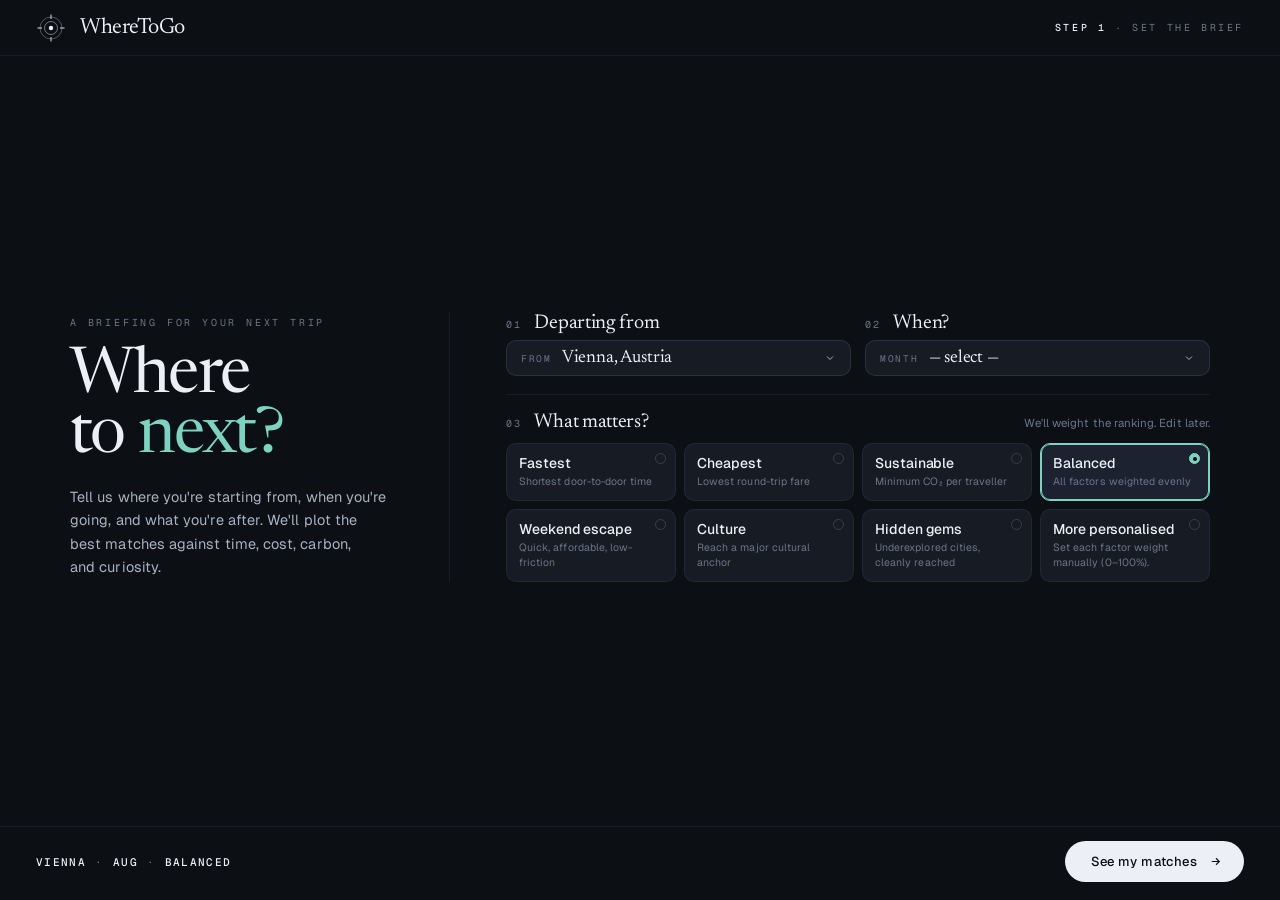
==== index.html @ 2676e2b4 "Home adjustment" ====
﻿<!DOCTYPE html>
<html lang="en" data-bg="quiet">
<head>
<meta charset="UTF-8" />
<meta name="viewport" content="width=device-width, initial-scale=1.0" />
<title>Wayfinder · Spatial travel intelligence</title>

<link rel="preconnect" href="https://fonts.googleapis.com">
<link rel="preconnect" href="https://fonts.gstatic.com" crossorigin>
<link href="https://fonts.googleapis.com/css2?family=Newsreader:opsz,wght@6..72,400;6..72,500;6..72,600&family=Geist:wght@300;400;500;600&family=Geist+Mono:wght@400;500&display=swap" rel="stylesheet">
<link rel="stylesheet" href="wayfinder-styles.css">

<script>
/* Tweakable defaults — host rewrites this block when the user changes a tweak. */
window.__WF_TWEAKS = /*EDITMODE-BEGIN*/{
  "accent": "#7dd3c0",
  "highlight": "#d4a574",
  "density": "rich",
  "miniMap": true,
  "bgMode": "ink",
  "cardLayout": "strip"
}/*EDITMODE-END*/;
</script>


</head>
<body>

<!-- ───── LOADING STATE ───── -->
<div class="wf-loading" id="wf-loading">
  <div class="wf-loading-ring"></div>
  <div class="wf-loading-text">Loading destinations…</div>
</div>

<!-- ───── ENTRY SCREEN ───── -->
<section class="wf-entry" id="wf-entry">
  <header class="wf-entry-top">
    <div class="wf-brand">
      <div class="wf-brand-mark">
        <svg viewBox="0 0 30 30" fill="none">
          <circle cx="15" cy="15" r="11" stroke="currentColor" stroke-width=".9" opacity=".35"/>
          <circle cx="15" cy="15" r="6.5" stroke="currentColor" stroke-width=".9" opacity=".5"/>
          <circle cx="15" cy="15" r="2.2" fill="currentColor"/>
          <path d="M15 1.5 L15 6 M15 24 L15 28.5 M1.5 15 L6 15 M24 15 L28.5 15" stroke="currentColor" stroke-width=".9"/>
        </svg>
      </div>
      <div class="wf-brand-text">
        <h1>WhereToGo</h1>
        <div class="wf-brand-sub">Spatial · Travel · Intelligence</div>
      </div>
    </div>
    <div class="wf-entry-step"><b>Step 1</b> · Set the brief</div>
  </header>

  <div class="wf-entry-body">
    <div class="wf-entry-inner">

      <div class="wf-entry-hero">
        <div class="wf-entry-eyebrow">A briefing for your next trip</div>
        <h2 class="wf-entry-title">Where to <em>next?</em></h2>
        <p class="wf-entry-lede">Tell us where you're starting from, when you're going, and what you're after. We'll plot the best matches against time, cost, carbon, and curiosity.</p>
      </div>

      <div class="wf-entry-form">

      <!-- Origin + Month side by side -->
      <div class="wf-q wf-q-row2">
        <!-- Q1: Departing from -->
        <div class="wf-q-col">
          <div class="wf-q-label">
            <div class="wf-q-label-num">01</div>
            <div class="wf-q-label-text">Departing from</div>
          </div>
          <div>
            <label class="wf-entry-origin">
              <span class="wf-origin-prefix">From</span>
              <select id="entry-origin"></select>
            </label>
          </div>
        </div>

        <!-- Q2: When? -->
        <div class="wf-q-col">
          <div class="wf-q-label">
            <div class="wf-q-label-num">02</div>
            <div class="wf-q-label-text">When?</div>
          </div>
          <!-- app.js populates this with .wf-month buttons — keep in DOM but visually hidden -->
          <div id="entry-months" style="position:absolute;width:1px;height:1px;overflow:hidden;opacity:0;pointer-events:none;"></div>
          <!-- Visual dropdown that mirrors the app-managed selection -->
          <label class="wf-entry-origin wf-month-select-wrap" id="month-select-wrap">
            <span class="wf-origin-prefix">Month</span>
            <select id="month-visual-select">
              <option value="">— select —</option>
              <option value="1">January</option>
              <option value="2">February</option>
              <option value="3">March</option>
              <option value="4">April</option>
              <option value="5">May</option>
              <option value="6">June</option>
              <option value="7">July</option>
              <option value="8">August</option>
              <option value="9">September</option>
              <option value="10">October</option>
              <option value="11">November</option>
              <option value="12">December</option>
            </select>
          </label>
        </div>
      </div>

      <!-- Vibe -->
      <div class="wf-q">
        <div class="wf-q-label">
          <div class="wf-q-label-num">03</div>
          <div class="wf-q-label-text">What matters?</div>
          <div class="wf-q-label-hint">We'll weight the ranking. Edit later.</div>
        </div>

        <div id="entry-adv">
          <!-- entry-vibes: app.js fills 7 preset cards then re-appends #entry-adv-toggle as the 8th -->
          <div class="wf-vibes" id="entry-vibes"></div>

          <!-- Staging node — app.js moves this into #entry-vibes as the 8th grid card -->
          <button class="wf-vibe wf-entry-adv-vibe" id="entry-adv-toggle" type="button"
                  aria-expanded="false" style="display:none">
            <div class="wf-vibe-tick"></div>
            <div class="wf-vibe-name">More <em>personalised</em></div>
            <div class="wf-vibe-hint">Set each factor weight manually (0–100%).</div>
          </button>

          <div class="wf-entry-adv-body" id="entry-adv-body" hidden>
            <div class="wf-entry-slider-card">
              <div class="wf-entry-slider-head">
                <span class="wf-entry-slider-lbl">Time</span>
                <span class="wf-entry-slider-val" data-evw="time">25%</span>
              </div>
              <input class="wf-range" type="range" min="0" max="100" value="25" data-ew="time"/>
            </div>
            <div class="wf-entry-slider-card">
              <div class="wf-entry-slider-head">
                <span class="wf-entry-slider-lbl">Cost</span>
                <span class="wf-entry-slider-val" data-evw="cost">25%</span>
              </div>
              <input class="wf-range" type="range" min="0" max="100" value="25" data-ew="cost"/>
            </div>
            <div class="wf-entry-slider-card">
              <div class="wf-entry-slider-head">
                <span class="wf-entry-slider-lbl">CO₂</span>
                <span class="wf-entry-slider-val" data-evw="co2">25%</span>
              </div>
              <input class="wf-range" type="range" min="0" max="100" value="25" data-ew="co2"/>
            </div>
            <div class="wf-entry-slider-card">
              <div class="wf-entry-slider-head">
                <span class="wf-entry-slider-lbl">Popularity</span>
                <span class="wf-entry-slider-val" data-evw="pop">25%</span>
              </div>
              <input class="wf-range" type="range" min="0" max="100" value="25" data-ew="pop"/>
            </div>
            <label class="wf-entry-invert">
              <input type="checkbox" data-epop-invert/>
              <span class="wf-switch"></span>
              <span>Prefer hidden gems <span class="lbl-hint">— invert popularity to favour less‑visited cities</span></span>
            </label>
          </div>
        </div><!-- /#entry-adv -->
      </div><!-- /.wf-q -->
      </div><!-- /.wf-entry-form -->

    </div>
  </div>

  <div class="wf-entry-foot">
    <div class="wf-entry-foot-summary" id="entry-summary">— · — · —</div>
    <button class="wf-entry-cta" id="entry-cta">
      See my matches
      <svg viewBox="0 0 24 24"><line x1="5" y1="12" x2="19" y2="12"/><polyline points="13 6 19 12 13 18"/></svg>
    </button>
  </div>
</section>

<div class="wf-shell" id="wf-shell" hidden>

  <!-- ───── TOP BAR ───── -->
  <header class="wf-top">
    <div class="wf-brand">
      <div class="wf-brand-mark">
        <svg viewBox="0 0 30 30" fill="none">
          <!-- minimal compass-rose dot: a small ring with two crossed marks -->
          <circle cx="15" cy="15" r="11" stroke="currentColor" stroke-width=".9" opacity=".35"/>
          <circle cx="15" cy="15" r="6.5" stroke="currentColor" stroke-width=".9" opacity=".5"/>
          <circle cx="15" cy="15" r="2.2" fill="currentColor"/>
          <path d="M15 1.5 L15 6 M15 24 L15 28.5 M1.5 15 L6 15 M24 15 L28.5 15" stroke="currentColor" stroke-width=".9"/>
        </svg>
      </div>
      <div class="wf-brand-text">
        <h1>WhereToGo</h1>
        <div class="wf-brand-sub">Spatial · Travel · Intelligence</div>
      </div>
    </div>

    <div class="wf-top-center">
      <div class="wf-origin-pill" title="Choose your origin city">
        <span class="wf-origin-prefix">From</span>
        <select id="origin-select"></select>
      </div>
      <div class="wf-preset-tray" id="preset-tray"></div>
    </div>

    <div class="wf-top-right">
      <button class="wf-pill-btn" id="btn-setup" title="Edit setup">
        <svg viewBox="0 0 24 24"><polyline points="15 18 9 12 15 6"/></svg>
        <span class="wf-pill-btn-label">Setup</span>
      </button>
      <button class="wf-pill-btn" id="btn-advanced" title="Advanced preferences">
        <svg viewBox="0 0 24 24"><circle cx="6" cy="6" r="2.5"/><circle cx="18" cy="18" r="2.5"/><line x1="6" y1="9" x2="6" y2="22"/><line x1="18" y1="2" x2="18" y2="15"/></svg>
        <span class="wf-pill-btn-label">Advanced</span>
      </button>
      <button class="wf-pill-btn" id="btn-about" title="About WhereToGo">
        <svg viewBox="0 0 24 24"><circle cx="12" cy="12" r="9"/><line x1="12" y1="11" x2="12" y2="16.5"/><circle cx="12" cy="8" r=".8" fill="currentColor" stroke="none"/></svg>
        <span class="wf-pill-btn-label">About</span>
      </button>
    </div>
  </header>

  <!-- ───── STAGE ───── -->
  <main class="wf-stage">

    <!-- LEFT: map area -->
    <div class="wf-stage-map">

      <!-- Floating headline (top-left) -->
      <div class="wf-headline wf-fade-in">
        <div class="wf-headline-eyebrow" id="match-eyebrow">Best match · composite score</div>
        <h2 class="wf-headline-name" id="match-name">—</h2>
        <div class="wf-headline-match">
          <div class="wf-headline-match-num"><span id="match-pct">—</span><span class="wf-headline-match-pct">%</span></div>
          <div class="wf-headline-match-unit">composite<br>match</div>
        </div>
        <p class="wf-insight" id="insight-line">—</p>
        <div class="wf-headline-sub" id="match-sub">—</div>
      </div>

      <!-- Mini Europe map (bottom-left) -->
      <div class="wf-mini wf-fade-in">
        <div class="wf-mini-head">Geographic context</div>
        <svg class="wf-mini-svg" id="mini-europe-svg" viewBox="0 0 240 216" preserveAspectRatio="xMidYMid meet">
          <rect class="wf-mini-frame" x="0" y="0" width="240" height="216" rx="6"/>
          <g id="mini-grat"></g>
          <g id="mini-land"></g>
          <g id="mini-dots"></g>
          <g id="mini-hits"></g>
        </svg>
      </div>

      <!-- Canvas (radial map) -->
      <div id="canvas">
        <svg id="map" viewBox="0 0 1000 1000" preserveAspectRatio="xMidYMid meet">
          <g id="map-zoom">
            <g id="g-basemap"></g>
            <g id="g-rings"></g>
            <g id="g-bearings"></g>
            <g id="g-cardinal"></g>
            <g id="g-rose"></g>
            <g id="g-halos"></g>
            <g id="g-dots"></g>
            <g id="g-labels"></g>
            <g id="g-active"></g>
            <g id="g-origin"></g>
          </g>
        </svg>
      </div>

      <!-- Legend Panel — single "Map layers" block, collapsible. -->
      <div id="wf-legend" class="wf-legend" aria-label="Map legend">
        <div class="wf-legend-head">
          <div class="wf-legend-head-title">Map layers</div>
          <button class="wf-legend-toggle-btn" id="legend-toggle" type="button" title="Hide legend" aria-label="Hide legend">
            <svg viewBox="0 0 16 16" width="12" height="12" aria-hidden="true"><polyline points="4 6 8 10 12 6" fill="none" stroke="currentColor" stroke-width="1.6" stroke-linecap="round" stroke-linejoin="round"/></svg>
          </button>
        </div>
        <div class="wf-legend-body">
          <div class="wf-legend-row wf-legend-static" title="Every dot on the map is a destination">
            <span class="wf-legend-sym">
              <svg viewBox="0 0 18 18" width="18" height="18">
                <circle cx="9" cy="9" r="3.5" fill="var(--wf-ink)"/>
              </svg>
            </span>
            <span class="wf-legend-layer-label">Destinations</span>
            <span class="wf-legend-hint">size = match</span>
          </div>
          <div class="wf-legend-toggle-row" id="legend-transport" role="button" aria-pressed="false" tabindex="0" title="Show transport mode on dots">
            <span class="wf-legend-sym">
              <svg viewBox="0 0 18 18" width="18" height="18">
                <rect x="4.5" y="4.5" width="9" height="9" rx="2" fill="var(--wf-ink)"/>
                <circle cx="9" cy="9" r="6.6" fill="none" stroke="rgba(125,211,192,.55)" stroke-width="1"/>
              </svg>
            </span>
            <span class="wf-legend-layer-label">Train mode</span>
            <span class="wf-legend-switch" aria-hidden="true"><span class="wf-legend-switch-dot"></span></span>
          </div>
          <div class="wf-legend-toggle-row" id="legend-co2" role="button" aria-pressed="false" tabindex="0" title="Colour dots by CO₂ emission level">
            <span class="wf-legend-sym">
              <svg viewBox="0 0 18 18" width="18" height="18">
                <circle cx="5" cy="9" r="2.5" fill="rgba(80,190,158,.95)"/>
                <circle cx="9" cy="9" r="2.5" fill="rgba(210,165,75,.95)"/>
                <circle cx="13" cy="9" r="2.5" fill="rgba(195,90,90,.95)"/>
              </svg>
            </span>
            <span class="wf-legend-layer-label">CO₂ emissions</span>
            <span class="wf-legend-switch" aria-hidden="true"><span class="wf-legend-switch-dot"></span></span>
          </div>
          <div class="wf-legend-co2-strip" id="legend-co2-strip" aria-hidden="true">
            <span class="wf-legend-co2-scale">
              <span class="wf-legend-co2-grad"></span>
            </span>
            <span class="wf-legend-co2-labels"><b>Low</b><span>kg / traveller</span><b>High</b></span>
          </div>
        </div>
      </div>
      <!-- Re-open button shown when the legend is collapsed -->
      <button class="wf-legend-reopen" id="legend-reopen" type="button" title="Show map layers" aria-label="Show map layers" hidden>
        <svg viewBox="0 0 18 18" width="14" height="14" aria-hidden="true">
          <rect x="3" y="4" width="12" height="2" rx=".6" fill="currentColor"/>
          <rect x="3" y="8" width="12" height="2" rx=".6" fill="currentColor"/>
          <rect x="3" y="12" width="12" height="2" rx=".6" fill="currentColor"/>
        </svg>
        <span>Layers</span>
      </button>

      <!-- Zoom controls (top-right of map) + scroll hint -->
      <div class="wf-zoom" id="zoom-ctrl" aria-label="Map zoom">
        <button id="zoom-in"  title="Zoom in" aria-label="Zoom in">
          <svg viewBox="0 0 16 16" width="14" height="14"><line x1="8" y1="3" x2="8" y2="13" stroke="currentColor" stroke-width="1.6" stroke-linecap="round"/><line x1="3" y1="8" x2="13" y2="8" stroke="currentColor" stroke-width="1.6" stroke-linecap="round"/></svg>
        </button>
        <button id="zoom-out" title="Zoom out" aria-label="Zoom out">
          <svg viewBox="0 0 16 16" width="14" height="14"><line x1="3" y1="8" x2="13" y2="8" stroke="currentColor" stroke-width="1.6" stroke-linecap="round"/></svg>
        </button>
        <div class="wf-zoom-level" id="zoom-level">100%</div>
        <button id="zoom-reset" title="Reset view" aria-label="Reset view">
          <svg viewBox="0 0 16 16" width="13" height="13"><path d="M3 8a5 5 0 1 1 1.5 3.5" fill="none" stroke="currentColor" stroke-width="1.6" stroke-linecap="round"/><polyline points="3 5 3 8 6 8" fill="none" stroke="currentColor" stroke-width="1.6" stroke-linecap="round" stroke-linejoin="round"/></svg>
        </button>
      </div>
      <div class="wf-zoom-hint" id="zoom-hint">
        <svg viewBox="0 0 16 16" width="11" height="11" aria-hidden="true"><circle cx="8" cy="8" r="5" fill="none" stroke="currentColor" stroke-width="1.3"/><line x1="8" y1="5.5" x2="8" y2="10.5" stroke="currentColor" stroke-width="1.3" stroke-linecap="round"/></svg>
        Scroll · pinch to zoom
      </div>

      <!-- Tooltip -->
      <div class="wf-tip" id="tip"></div>

    </div><!-- /.wf-stage-map -->

    <!-- RIGHT: ranking panel -->
    <aside class="wf-rank-panel">

      <!-- ───── ADVANCED SHEET — overlays the ranking panel so the map stays
           fully visible while adjusting weights. -->
      <div class="wf-sheet" id="sheet" role="dialog" aria-modal="true" aria-labelledby="sheet-title">
        <div class="wf-sheet-panel">
          <div class="wf-sheet-head">
            <div>
              <h3 class="wf-sheet-title" id="sheet-title">Advanced <em>personalization</em></h3>
            </div>
            <button class="wf-sheet-close" id="sheet-close" aria-label="Close">
              <svg viewBox="0 0 24 24"><line x1="6" y1="6" x2="18" y2="18"/><line x1="18" y1="6" x2="6" y2="18"/></svg>
            </button>
          </div>
          <div class="wf-sheet-sub">Drag each weight from 0% to 100% — the ranking re-sorts live.</div>

          <div class="wf-slider-card">
            <div class="wf-slider-head">
              <div class="wf-slider-label">Travel time</div>
              <div class="wf-slider-val" data-vw="time">25%</div>
            </div>
            <input class="wf-range" type="range" min="0" max="100" value="25" data-w="time"/>
            <div class="wf-slider-hint">Door-to-door, including transfers.</div>
          </div>

          <div class="wf-slider-card">
            <div class="wf-slider-head">
              <div class="wf-slider-label">Cost</div>
              <div class="wf-slider-val" data-vw="cost">25%</div>
            </div>
            <input class="wf-range" type="range" min="0" max="100" value="25" data-w="cost"/>
            <div class="wf-slider-hint">Estimated round-trip fare per traveller.</div>
          </div>

          <div class="wf-slider-card">
            <div class="wf-slider-head">
              <div class="wf-slider-label">CO₂ emissions</div>
              <div class="wf-slider-val" data-vw="co2">25%</div>
            </div>
            <input class="wf-range" type="range" min="0" max="100" value="25" data-w="co2"/>
            <div class="wf-slider-hint">Per-traveller carbon for the chosen mode.</div>
          </div>

          <div class="wf-slider-card">
            <div class="wf-slider-head">
              <div class="wf-slider-label">Popularity</div>
              <div class="wf-slider-val" data-vw="pop">25%</div>
            </div>
            <input class="wf-range" type="range" min="0" max="100" value="25" data-w="pop"/>
            <div class="wf-slider-hint">How visited the destination is.</div>
          </div>

          <div class="wf-sheet-foot">
            <label class="wf-invert-row">
              <div>
                <div class="label">Prefer hidden gems</div>
                <div class="hint">Invert popularity — favour less-visited cities.</div>
              </div>
              <input type="checkbox" id="pop-invert"/>
              <span class="wf-switch"></span>
            </label>
          </div>
        </div>
      </div>

      <div class="wf-rank-header">
        <h3 class="wf-rank-title">Ranked <em>for you</em></h3>
        <div class="wf-rank-meta">Top <b id="rank-count">12</b> · composite score · <span id="rank-preset">balanced</span></div>
      </div>
      <div class="wf-rank-list" id="rank-list"></div>
    </aside>

  </main>
</div>

<!-- ───── DETAIL MODAL ───── -->
<div class="wf-detail-overlay" id="detail-overlay" role="dialog" aria-modal="true" aria-labelledby="detail-name">
  <div class="wf-detail-modal" id="detail-modal">
    <button class="wf-detail-close" id="detail-close" aria-label="Close">
      <svg viewBox="0 0 24 24"><line x1="6" y1="6" x2="18" y2="18"/><line x1="18" y1="6" x2="6" y2="18"/></svg>
    </button>
    <div class="wf-detail-hero" id="detail-hero">
      <div class="wf-detail-hero-meta">
        <div class="wf-detail-hero-rank" id="detail-rank">— · —</div>
        <h2 class="wf-detail-hero-name" id="detail-name">—<span class="country" id="detail-country"></span></h2>
        <div class="wf-detail-hero-sub" id="detail-sub">—</div>
      </div>
    </div>
    <div class="wf-detail-body" id="detail-body">
      <!-- populated by JS -->
    </div>
  </div>
</div>

<!-- ───── ABOUT MODAL ───── -->
<div class="wf-about-overlay" id="about-overlay" role="dialog" aria-modal="true" aria-labelledby="about-title">
  <div class="wf-about-modal">
    <button class="wf-about-close" id="about-close" aria-label="Close">
      <svg viewBox="0 0 24 24"><line x1="6" y1="6" x2="18" y2="18"/><line x1="18" y1="6" x2="6" y2="18"/></svg>
    </button>
    <div class="wf-about-eyebrow">About the project</div>
    <h2 class="wf-about-title" id="about-title">WhereToGo · <em>spatial travel intelligence</em></h2>
    <p class="wf-about-lede">A radial recommendation engine for European travel. Pick where you're starting from, when you'd like to go, and what matters — time, cost, carbon, curiosity — and WhereToGo plots cities by composite match against a real fare-and-duration cache.</p>

    <div class="wf-about-grid">
      <div class="wf-about-card">
        <h4>The map</h4>
        <p>Each ring is a band of match quality — the inner ring holds the best fits, the outer band the longest reaches. Every destination is plotted on its true bearing from your origin city, so direction has geographic meaning.</p>
      </div>
      <div class="wf-about-card">
        <h4>The scoring</h4>
        <p>Four normalized factors — travel time, cost, CO₂, and popularity — combine into a single score. Adjust the weights from 0–100% in Advanced personalization, or pick a preset like Sustainable, Cheapest, or Hidden Gems.</p>
      </div>
      <div class="wf-about-card">
        <h4>The data</h4>
        <p>Flight fares and durations come from a Travelpayouts/Amadeus cache rebuilt monthly. Train data is layered in from DB / ÖBB / SNCF Sparpreis. Each destination card is filled with Wikivoyage highlights and city enrichment metadata.</p>
      </div>
      <div class="wf-about-card">
        <h4>Smart Choice</h4>
        <p>When both a train and a flight are viable, WhereToGo picks the lower-carbon option if your CO₂ weight is meaningful — otherwise it picks the faster one. Open any city card to compare both modes side by side.</p>
      </div>
    </div>

    <div class="wf-about-foot">
      <div class="wf-about-meta">v1 · Built for European travelers · CC-BY data sources</div>
      <button class="wf-entry-cta" id="about-close-2" style="padding: 10px 20px; font-size: 12px;">
        Got it
        <svg viewBox="0 0 24 24"><line x1="5" y1="12" x2="19" y2="12"/><polyline points="13 6 19 12 13 18"/></svg>
      </button>
    </div>
  </div>
</div>

<!-- ─── Card reformat / month bridge ─── -->
<script>
(function(){
  /* app.js populates #entry-months with .wf-month buttons (0-based index).
     We sync the visual <select> to those hidden buttons bidirectionally. */
  function initMonthBridge(){
    const sel = document.getElementById('month-visual-select');
    const container = document.getElementById('entry-months');
    if(!sel || !container) return;

    function syncSelFromButtons(){
      var btns = container.querySelectorAll('.wf-month');
      btns.forEach(function(btn, i){
        if(btn.classList.contains('is-active')) sel.value = String(i);
      });
    }

    syncSelFromButtons();

    sel.addEventListener('change', function(){
      var idx = parseInt(this.value, 10);
      var btns = container.querySelectorAll('.wf-month');
      if(btns[idx]) btns[idx].click();
    });

    new MutationObserver(syncSelFromButtons)
      .observe(container, {attributes:true, subtree:true, attributeFilter:['class']});
  }

  window.addEventListener('DOMContentLoaded', function(){
    setTimeout(initMonthBridge, 0);
  });
})();
</script>
<script src="wayfinder-data.js"></script>
<script src="wayfinder-app.js"></script>

</body>
</html>
---- wayfinder-styles.css ----
/* ──────────────────────────────────────────────────────────────────────
   WhereToGo · Styles
   Extracted from index.html for maintainability.
   ────────────────────────────────────────────────────────────────────── */

:root{
  --wf-bg:           #0c0f14;
  --wf-bg-2:         #11151c;
  --wf-surface:      #161b24;
  --wf-surface-2:    #1c2230;
  --wf-line:         rgba(220,228,242,.06);
  --wf-line-2:       rgba(220,228,242,.10);
  --wf-line-3:       rgba(220,228,242,.16);

  --wf-ink:          #ecf0f6;
  --wf-ink-2:        #a8b1c2;
  --wf-ink-3:        #6b7589;
  --wf-ink-4:        #3f485a;

  --wf-accent:       #7dd3c0;
  --wf-accent-soft:  rgba(125,211,192,.16);
  --wf-highlight:    #d4a574;
  --wf-violet:       #9d8fc7;

  --wf-serif:        'Newsreader', 'Source Serif Pro', 'Times New Roman', serif;
  --wf-sans:         'Geist', system-ui, -apple-system, sans-serif;
  --wf-mono:         'Geist Mono', 'SF Mono', monospace;

  --wf-radius:       14px;
  --wf-radius-sm:    10px;

  --wf-shadow-lg: 0 24px 60px -28px rgba(0,0,0,.75), 0 1px 0 rgba(255,255,255,.02) inset;
  --wf-shadow-md: 0 10px 30px -16px rgba(0,0,0,.6),  0 1px 0 rgba(255,255,255,.02) inset;
}

* { box-sizing: border-box; -webkit-font-smoothing: antialiased; }
/* Cursive emphasis was hard to read — globally normalise <em>. Each component
   that wants emphasis uses colour (accent) or weight instead. */
em, i { font-style: normal; }
html, body {
  margin: 0; padding: 0;
  background: var(--wf-bg);
  color: var(--wf-ink);
  font-family: var(--wf-sans);
  font-weight: 400;
  height: 100vh;
  overflow: hidden;
}

[data-bg="quiet"] body::before{
  content:""; position: fixed; inset:0; pointer-events:none; z-index:0;
  background:
    radial-gradient(1200px 800px at 50% 40%, rgba(255,255,255,.018), transparent 70%),
    radial-gradient(900px 700px at 50% 110%, rgba(125,211,192,.045), transparent 75%),
    radial-gradient(900px 700px at 50% -10%, rgba(157,143,199,.035), transparent 70%);
}
[data-bg="paper"] body{ --wf-bg: #f6f3ee; --wf-bg-2:#efeae1; --wf-surface:#ffffff; --wf-surface-2:#f1ece2;
  --wf-line:rgba(0,0,0,.07); --wf-line-2:rgba(0,0,0,.12); --wf-line-3:rgba(0,0,0,.18);
  --wf-ink:#1c1f24; --wf-ink-2:#54616f; --wf-ink-3:#8a93a1; --wf-ink-4:#bcc3cf;
  --wf-accent:#0f7a6a; --wf-accent-soft:rgba(15,122,106,.13); --wf-highlight:#9a6a2a; }
[data-bg="ink"] body{ --wf-bg:#070a10; --wf-bg-2:#0a0e15; --wf-surface:#121620; --wf-surface-2:#181d29; }

/* ============================================================
   LAYOUT
   ============================================================ */
.wf-shell{
  position: relative; z-index: 1;
  display: grid;
  grid-template-rows: 64px 1fr;
  height: 100vh;
  overflow: hidden;
}
.wf-shell[hidden]{ display: none; }
.wf-shell > .wf-stage{ min-height: 0; }

/* ============================================================
   LOADING STATE
   ============================================================ */
.wf-loading{
  position: fixed; inset: 0; z-index: 50;
  background: var(--wf-bg);
  display: flex; flex-direction: column; align-items: center; justify-content: center;
  gap: 14px;
}
.wf-loading[hidden]{ display: none; }
.wf-loading-ring{
  width: 28px; height: 28px;
  border-radius: 50%;
  border: 2px solid var(--wf-line-2);
  border-top-color: var(--wf-accent);
  animation: wf-spin 1s linear infinite;
}
@keyframes wf-spin{ to{ transform: rotate(360deg); } }
.wf-loading-text{
  font-family: var(--wf-mono);
  font-size: 10px; letter-spacing: .22em; text-transform: uppercase;
  color: var(--wf-ink-3);
}

/* ============================================================
   ENTRY SCREEN
   ============================================================ */
.wf-entry{
  position: fixed; inset: 0;
  z-index: 10;
  background: var(--wf-bg);
  display: grid;
  grid-template-rows: 56px 1fr auto;
  overflow: hidden;
}
.wf-entry[hidden]{ display: none; }

.wf-entry-top{
  display:flex; align-items:center; justify-content:space-between;
  padding: 0 36px;
  border-bottom: 1px solid var(--wf-line);
}
.wf-entry-step{
  font-family: var(--wf-mono);
  font-size: 10px; letter-spacing: .26em; text-transform: uppercase;
  color: var(--wf-ink-3);
}
.wf-entry-step b{ color: var(--wf-ink); font-weight: 500; }

.wf-entry-body{
  display:flex; align-items:center; justify-content:center;
  padding: 24px 36px 12px;
  min-height: 0;
  overflow: hidden;
}
.wf-entry-inner{
  width: 100%;
  max-width: 1140px;
  display: grid;
  grid-template-columns: 380px 1fr;
  gap: 56px;
  align-items: stretch;
  min-height: 0;
}
.wf-entry-hero{
  display:flex; flex-direction:column; gap:18px;
  justify-content: center;
  padding-right: 8px;
  border-right: 1px solid var(--wf-line);
}
.wf-entry-eyebrow{
  font-family: var(--wf-mono);
  font-size: 10px; letter-spacing: .28em; text-transform: uppercase;
  color: var(--wf-ink-3);
}
.wf-entry-title{
  margin: 0;
  font-family: var(--wf-serif);
  font-weight: 400;
  font-size: clamp(44px, 5vw, 72px);
  line-height: .94;
  letter-spacing: -.028em;
  color: var(--wf-ink);
  text-wrap: balance;
}
.wf-entry-title em{ font-style: normal; color: var(--wf-accent); }
.wf-entry-lede{
  font-family: var(--wf-sans);
  font-style: normal;
  font-weight: 400;
  font-size: 14.5px;
  color: var(--wf-ink-2);
  max-width: 340px;
  margin: 0;
  line-height: 1.6;
  letter-spacing: .005em;
  text-wrap: pretty;
}

.wf-entry-form{
  display: flex; flex-direction: column;
  gap: 18px;
  min-height: 0;
  overflow: hidden;
}

.wf-q{
  display: grid;
  grid-template-columns: 1fr;
  gap: 10px;
  padding: 16px 0 0;
  border-top: 1px solid var(--wf-line);
}
.wf-q:first-child{ border-top: 0; padding-top: 0; }
.wf-q-label{
  display: flex; align-items: baseline; gap: 12px;
  flex-wrap: wrap;
  min-width: 0;
}
.wf-q-col{ min-width: 0; }
.wf-q-label-num{
  font-family: var(--wf-mono);
  font-size: 10px; letter-spacing: .22em; color: var(--wf-ink-3);
  text-transform: uppercase;
  flex-shrink: 0;
}
.wf-q-label-text{
  font-family: var(--wf-serif);
  font-size: 20px;
  letter-spacing: -.015em;
  color: var(--wf-ink);
  line-height: 1.1;
  white-space: nowrap;
  overflow: visible;
  min-width: 0;
}
.wf-q-label-hint{
  font-family: var(--wf-sans);
  font-size: 11.5px;
  color: var(--wf-ink-3);
  margin-left: auto;
  line-height: 1.4;
  letter-spacing: .005em;
}

.wf-entry-origin{
  display:flex; align-items:center; gap: 10px;
  padding: 8px 14px;
  border: 1px solid var(--wf-line-2);
  border-radius: 10px;
  background: var(--wf-surface);
  width: 100%;
}
.wf-entry-origin .wf-origin-prefix{
  color: var(--wf-ink-3);
  font-family: var(--wf-mono);
  font-size: 9.5px; letter-spacing: .18em; text-transform: uppercase;
}
.wf-entry-origin select{
  appearance: none; -webkit-appearance: none;
  background: transparent; border: 0; color: var(--wf-ink);
  font: 400 18px var(--wf-serif);
  letter-spacing: -.01em;
  cursor: pointer; flex: 1;
  padding-right: 20px;
  background-image: url("data:image/svg+xml,%3Csvg xmlns='http://www.w3.org/2000/svg' width='12' height='12' viewBox='0 0 24 24' fill='none' stroke='%23a8b1c2' stroke-width='2'%3E%3Cpolyline points='6 9 12 15 18 9'/%3E%3C/svg%3E");
  background-repeat: no-repeat;
  background-position: right center;
}
.wf-entry-origin select option{ background: var(--wf-bg-2); color: var(--wf-ink); font: 400 14px var(--wf-sans); }

.wf-month-select-wrap{ width: 100%; }

.wf-q.wf-q-row2{
  grid-template-columns: 1fr 1fr;
  gap: 14px;
  border-top: 0;
  padding: 0;
}
.wf-q-col{
  display: flex;
  flex-direction: column;
  gap: 6px;
  padding: 0;
  min-width: 0;
}
.wf-q-col + .wf-q-col{ padding-left: 0; border-left: 0; }
@media (max-width: 760px){
  .wf-q.wf-q-row2{ grid-template-columns: 1fr; }
}

.wf-vibes{
  display: grid;
  grid-template-columns: repeat(4, 1fr);
  gap: 8px;
}
.wf-vibe{
  appearance:none; text-align: left;
  background: var(--wf-surface);
  border: 1px solid var(--wf-line);
  color: var(--wf-ink);
  padding: 11px 12px 11px 12px;
  border-radius: 10px;
  cursor: pointer;
  transition: .18s;
  display: flex; flex-direction: column; gap: 3px;
  position: relative;
  font-family: var(--wf-sans);
  min-height: 0;
}
.wf-vibe:hover{ border-color: var(--wf-line-3); background: var(--wf-surface-2); }
.wf-vibe.is-active{
  border-color: var(--wf-accent);
  background: var(--wf-surface-2);
  box-shadow: 0 0 0 1px var(--wf-accent) inset;
}
.wf-vibe-name{
  font-family: var(--wf-sans);
  font-weight: 500;
  font-size: 14px;
  letter-spacing: -.005em;
  line-height: 1.15;
  padding-right: 16px;
  color: var(--wf-ink);
}
.wf-vibe.is-active .wf-vibe-name em{ font-style: normal; color: var(--wf-accent); }
.wf-vibe-hint{
  font-family: var(--wf-sans);
  font-size: 10.5px;
  color: var(--wf-ink-3);
  line-height: 1.4;
  letter-spacing: .005em;
}
.wf-vibe-tick{
  position: absolute; top: 9px; right: 9px;
  width: 11px; height: 11px;
  border-radius: 50%;
  border: 1px solid var(--wf-line-3);
  display: flex; align-items: center; justify-content: center;
  transition: .15s;
}
.wf-vibe.is-active .wf-vibe-tick{
  background: var(--wf-accent); border-color: var(--wf-accent);
}
.wf-vibe.is-active .wf-vibe-tick::after{
  content:""; width: 4px; height: 4px; border-radius: 50%; background: var(--wf-bg);
}

.wf-entry-foot{
  background: var(--wf-bg);
  padding: 14px 36px 18px;
  border-top: 1px solid var(--wf-line);
  display: flex; justify-content: space-between; align-items: center; gap: 16px;
}
.wf-entry-foot-summary{
  font-family: var(--wf-mono);
  font-size: 11px; letter-spacing: .18em;
  color: var(--wf-ink-3);
  text-transform: uppercase;
}
.wf-entry-foot-summary b{ color: var(--wf-ink); font-weight: 500; letter-spacing: .12em; }
.wf-entry-cta{
  appearance: none; cursor: pointer;
  background: var(--wf-ink);
  color: var(--wf-bg);
  border: 0;
  border-radius: 999px;
  padding: 12px 22px 12px 26px;
  font: 500 13px var(--wf-sans);
  letter-spacing: .03em;
  display: flex; align-items: center; gap: 12px;
  transition: .15s;
}
.wf-entry-cta:hover{ transform: translateY(-1px); box-shadow: 0 12px 30px -12px rgba(125,211,192,.4); }
.wf-entry-cta svg{ width: 13px; height: 13px; stroke: currentColor; fill: none; stroke-width: 2; }

@media (max-width: 760px){
  .wf-entry-inner{ grid-template-columns: 1fr; }
  .wf-entry-hero{ border-right: 0; padding-right: 0; }
  .wf-q{ grid-template-columns: 1fr; gap: 14px; }
  .wf-q-label-hint{ display:none; }
  .wf-vibes{ grid-template-columns: repeat(2, 1fr); }
}

#entry-adv{ display: flex; flex-direction: column; gap: 8px; }
/* adv-toggle is the 8th card in the .wf-vibes grid — no overrides needed */
.wf-entry-adv-vibe{ text-align: left; }
#entry-adv.is-open .wf-entry-adv-vibe,
.wf-entry-adv-vibe[aria-expanded="true"]{
  border-color: var(--wf-accent);
  background: var(--wf-surface-2);
  box-shadow: 0 0 0 1px var(--wf-accent) inset;
}
#entry-adv.is-open .wf-entry-adv-vibe .wf-vibe-name em,
.wf-entry-adv-vibe[aria-expanded="true"] .wf-vibe-name em{ font-style: normal; color: var(--wf-accent); }
#entry-adv.is-open .wf-entry-adv-vibe .wf-vibe-tick,
.wf-entry-adv-vibe[aria-expanded="true"] .wf-vibe-tick{ background: var(--wf-accent); border-color: var(--wf-accent); }
#entry-adv.is-open .wf-entry-adv-vibe .wf-vibe-tick::after,
.wf-entry-adv-vibe[aria-expanded="true"] .wf-vibe-tick::after{
  content:""; width:4px; height:4px; border-radius:50%; background:var(--wf-bg);
}
.wf-entry-adv-body{
  display: grid;
  grid-template-columns: repeat(4, minmax(0, 1fr));
  gap: 10px 14px;
  padding: 10px 14px;
  border: 1px solid var(--wf-line-2);
  border-radius: 10px;
  background: var(--wf-surface);
}
.wf-entry-adv-body[hidden]{ display: none; }
.wf-entry-slider-card{ display: flex; flex-direction: column; gap: 4px; }
.wf-entry-slider-head{ display: flex; justify-content: space-between; align-items: baseline; gap: 6px; }
.wf-entry-slider-lbl{ font-family: var(--wf-serif); font-size: 13px; color: var(--wf-ink); }
.wf-entry-slider-val{ font-family: var(--wf-mono); font-size: 10px; letter-spacing: .06em; color: var(--wf-accent); }
.wf-entry-invert{
  grid-column: 1 / -1;
  display: flex; align-items: center; gap: 10px;
  padding-top: 6px;
  border-top: 1px solid var(--wf-line);
  cursor: pointer;
  font: 500 12px var(--wf-sans);
  color: var(--wf-ink-2);
}
.wf-entry-invert input{ display:none; }
.wf-entry-invert .lbl-hint{ font-size: 10.5px; color: var(--wf-ink-3); font-weight: 400; }

/* ============================================================
   ADVANCED DOCK content
   ============================================================ */
.wf-slider-card{ padding: 12px 0; border-top: 1px solid var(--wf-line); }
.wf-slider-card:first-of-type{ border-top: 0; padding-top: 0; }
.wf-slider-card:last-of-type{ border-bottom: 1px solid var(--wf-line); }
.wf-slider-head{ display: flex; align-items: center; justify-content: space-between; margin-bottom: 8px; }
.wf-slider-label{ font-family: var(--wf-serif); font-size: 16px; color: var(--wf-ink); }
.wf-slider-val{ font-family: var(--wf-mono); font-size: 10.5px; letter-spacing: .08em; color: var(--wf-accent); }
.wf-slider-hint{ font: 400 11px var(--wf-sans); color: var(--wf-ink-3); margin-top: 6px; line-height: 1.4; }

/* ─── Top bar ─── */
.wf-top{
  display: grid;
  grid-template-columns: minmax(0,1fr) auto minmax(0,1fr);
  gap: 16px;
  align-items: center;
  padding: 0 22px;
  border-bottom: 1px solid var(--wf-line);
  background: linear-gradient(180deg, rgba(12,15,20,.85), rgba(12,15,20,.5));
  backdrop-filter: blur(20px);
  -webkit-backdrop-filter: blur(20px);
}
.wf-brand{ display:flex; align-items:center; gap:14px; }
.wf-brand-mark{ width: 30px; height: 30px; position: relative; display: flex; align-items: center; justify-content: center; }
.wf-brand-mark svg{ width:30px; height:30px; }
.wf-brand-text h1{
  margin: 0;
  font-family: var(--wf-serif);
  font-weight: 400;
  font-size: 24px;
  letter-spacing: -.02em;
  line-height: 1;
}
.wf-brand-text .wf-brand-sub{
  margin-top: 4px;
  font-family: var(--wf-mono);
  font-size: 9.5px;
  letter-spacing: .22em;
  text-transform: uppercase;
  color: var(--wf-ink-3);
}

.wf-top-center{
  display:flex; align-items:center; justify-content:center; gap:14px;
  min-width:0; max-width: 100%;
}
.wf-origin-pill{
  display:flex; align-items:center; gap:10px;
  padding: 7px 12px 7px 14px;
  border: 1px solid var(--wf-line-2);
  border-radius: 999px;
  background: var(--wf-surface);
  color: var(--wf-ink-2);
  font-size: 12.5px;
}
.wf-origin-pill .wf-origin-prefix{
  color: var(--wf-ink-3);
  font-family: var(--wf-mono);
  font-size: 10px;
  letter-spacing: .14em;
  text-transform: uppercase;
}
.wf-origin-pill select{
  appearance: none; -webkit-appearance: none;
  background: transparent; border: 0; color: var(--wf-ink);
  font: inherit; font-family: var(--wf-serif); font-size: 16px;
  cursor: pointer;
  padding-right: 18px;
  background-image: url("data:image/svg+xml,%3Csvg xmlns='http://www.w3.org/2000/svg' width='10' height='10' viewBox='0 0 24 24' fill='none' stroke='%236b7589' stroke-width='2'%3E%3Cpolyline points='6 9 12 15 18 9'/%3E%3C/svg%3E");
  background-repeat: no-repeat;
  background-position: right center;
}
.wf-origin-pill select option{ background: var(--wf-bg-2); color: var(--wf-ink); }

.wf-preset-tray{
  display:flex; gap:4px;
  padding: 4px;
  background: var(--wf-surface);
  border: 1px solid var(--wf-line-2);
  border-radius: 999px;
  max-width: 100%;
  overflow-x: auto;
  overflow-y: hidden;
  scrollbar-width: none;
  -ms-overflow-style: none;
  mask-image: linear-gradient(90deg, transparent 0, #000 12px, #000 calc(100% - 12px), transparent 100%);
  -webkit-mask-image: linear-gradient(90deg, transparent 0, #000 12px, #000 calc(100% - 12px), transparent 100%);
}
.wf-preset-tray::-webkit-scrollbar{ display:none; }
.wf-preset{
  appearance: none; border: 0; background: transparent;
  color: var(--wf-ink-2);
  font: 500 12px var(--wf-sans);
  letter-spacing: .01em;
  padding: 6px 13px;
  border-radius: 999px;
  cursor: pointer;
  transition: color .18s, background .18s, box-shadow .18s;
  white-space: nowrap;
}
.wf-preset:hover{ color: var(--wf-ink); }
.wf-preset.is-active{
  color: var(--wf-bg);
  background: var(--wf-ink);
  box-shadow: 0 1px 0 rgba(255,255,255,.06) inset;
}

.wf-top-right{ display:flex; align-items:center; justify-content:flex-end; gap:10px; min-width: 0; }
.wf-icon-btn{
  appearance:none; background: transparent;
  border: 1px solid var(--wf-line-2);
  color: var(--wf-ink-2);
  width: 36px; height: 36px;
  border-radius: 999px;
  display: flex; align-items: center; justify-content: center;
  cursor: pointer;
  transition: .15s;
}
.wf-icon-btn:hover, .wf-icon-btn.is-on{ color: var(--wf-ink); border-color: var(--wf-line-3); background: var(--wf-surface); }
.wf-icon-btn svg{ width:16px; height:16px; stroke:currentColor; fill:none; stroke-width:1.6; }

.wf-pill-btn{
  appearance:none; background: transparent;
  border: 1px solid var(--wf-line-2);
  color: var(--wf-ink-2);
  height: 36px;
  padding: 0 14px;
  border-radius: 999px;
  cursor: pointer;
  font: 500 12px var(--wf-sans);
  letter-spacing: .02em;
  display:flex; align-items:center; gap:8px;
  transition: .15s;
}
.wf-pill-btn:hover, .wf-pill-btn.is-on{ color: var(--wf-ink); border-color: var(--wf-line-3); background: var(--wf-surface); }
.wf-pill-btn svg{ width:13px; height:13px; stroke:currentColor; fill:none; stroke-width:1.7; }

/* ─ Headline readout, floating top-left.
   Solid surface + tight hierarchy: muted eyebrow → large serif name with
   inline country meta → hero match · lede → metric subline.
   Generous spacing instead of bright text sorts the layers cleanly. */
.wf-headline{
  position: absolute;
  top: 18px; left: 18px;
  z-index: 4;
  width: 282px;
  padding: 18px 20px 16px;
  background: rgba(14,18,26,.86);
  -webkit-backdrop-filter: blur(14px);
  backdrop-filter: blur(14px);
  border-radius: 14px;
  border: 1px solid rgba(220,228,242,.08);
  box-shadow: 0 24px 60px -28px rgba(0,0,0,.75);
  display: grid;
  gap: 4px;
}
.wf-headline-eyebrow{
  font-family: var(--wf-mono);
  font-size: 9.5px; letter-spacing: .22em; text-transform: uppercase;
  color: var(--wf-ink-3);
  margin-bottom: 4px;
}
.wf-headline-name{
  font-family: var(--wf-serif);
  font-size: 36px; line-height: 1.02;
  letter-spacing: -.022em;
  font-weight: 400;
  color: var(--wf-ink);
  margin: 0;
  word-break: break-word;
  text-wrap: balance;
}
/* Country meta sits on the same baseline as the city name — small caps,
   neutral mono so it reads as metadata, not a second headline. */
.wf-headline-country{
  display: inline;
  margin-left: 10px;
  font-family: var(--wf-mono);
  font-style: normal;
  font-size: 10px;
  letter-spacing: .2em;
  text-transform: uppercase;
  color: var(--wf-ink-3);
  vertical-align: middle;
  white-space: nowrap;
}
.wf-headline-match{
  margin-top: 14px;
  padding-top: 14px;
  border-top: 1px solid rgba(220,228,242,.07);
  display: flex; align-items: baseline; gap: 10px;
}
.wf-headline-match-num{
  font-family: var(--wf-serif);
  font-size: 46px; line-height: 1;
  color: var(--wf-accent);
  font-style: normal;
  letter-spacing: -.02em;
  display: inline-flex; align-items: baseline; gap: 1px;
}
.wf-headline-match-pct{
  font-family: var(--wf-mono);
  font-style: normal;
  font-size: 14px;
  color: var(--wf-accent);
  opacity: .55;
  letter-spacing: .04em;
  margin-left: 2px;
}
.wf-headline-match-unit{
  font-family: var(--wf-mono);
  font-size: 9px; letter-spacing: .2em; text-transform: uppercase;
  color: var(--wf-ink-3);
  line-height: 1.25;
}
.wf-insight{
  font-family: var(--wf-serif);
  font-style: normal;
  font-size: 13.5px; line-height: 1.5;
  color: var(--wf-ink-2);
  margin: 12px 0 0;
  text-wrap: pretty;
  display: -webkit-box;
  -webkit-line-clamp: 3;
  -webkit-box-orient: vertical;
  overflow: hidden;
}
/* Subline: three crisp metric chips replace the old slash-delimited string.
   No bearing — direction is already encoded by the dot's radial position. */
.wf-headline-sub{
  display: flex; align-items: stretch; gap: 0;
  margin-top: 12px;
  padding-top: 12px;
  border-top: 1px solid rgba(220,228,242,.07);
  text-transform: none;
  letter-spacing: 0;
  color: var(--wf-ink-2);
}
.wf-h-metric{
  flex: 1; min-width: 0;
  display: flex; flex-direction: column; gap: 3px;
  padding: 0 10px;
  border-left: 1px solid rgba(220,228,242,.06);
}
.wf-h-metric:first-child{ padding-left: 0; border-left: 0; }
.wf-h-metric b{
  font-family: var(--wf-sans);
  font-weight: 500;
  font-size: 13.5px;
  color: var(--wf-ink);
  letter-spacing: -.005em;
  line-height: 1.05;
}
.wf-h-metric b u{ text-decoration: none; font-size: 10.5px; color: var(--wf-ink-3); margin-left: 1px; font-weight: 400; }
.wf-h-metric i{
  font-style: normal;
  font-family: var(--wf-mono);
  font-size: 8.5px;
  letter-spacing: .18em;
  text-transform: uppercase;
  color: var(--wf-ink-3);
}

/* ─── Canvas / map ─── */
#canvas{
  position: absolute; inset: 0;
  display:flex; align-items:center; justify-content:center;
  padding-left: 300px;
  padding-right: 24px;
}
@media (max-width: 1100px){ #canvas{ padding-left: 240px; } }
@media (max-width: 820px){ #canvas{ padding-left: 24px; padding-right: 24px; } }
#map{
  width: 100%;
  height: 100%;
  cursor: grab;
  touch-action: none;
}
#map:active{ cursor: grabbing; }
svg{ display:block; }

/* Basemap */
.wf-basemap-land{
  fill: rgba(220,228,242,.025);
  stroke: var(--wf-ink-4);
  stroke-width: .6;
  stroke-linejoin: round;
  opacity: .35;
  pointer-events: none;
}
.wf-basemap-graticule{
  fill: none;
  stroke: var(--wf-line);
  stroke-width: .4;
  stroke-dasharray: 2 5;
  opacity: .6;
  pointer-events: none;
}

/* Compass rose — kept for class refs, but no longer rendered */
.wf-rose{ pointer-events: none; }
.wf-rose-petal{ fill: rgba(125,211,192,.05); stroke: rgba(125,211,192,.18); stroke-width: .6; }
.wf-rose-ring{ fill: none; stroke: rgba(125,211,192,.22); stroke-width: .4; }
.wf-rose-tick{ stroke: var(--wf-line-3); stroke-width: .5; }

/* Rings */
.wf-ring{
  fill: none;
  stroke: rgba(220,228,242,.28);
  stroke-width: 1.5;
  stroke-dasharray: 3 7;
  opacity: 1;
}
.wf-ring-outer{
  stroke: rgba(220,228,242,.65);
  stroke-dasharray: none;
  stroke-width: 2.5;
  opacity: 1;
}
.wf-ring-emph{
  stroke: var(--wf-accent);
  stroke-width: 1.6;
  stroke-dasharray: none;
  opacity: .5;
}
.wf-ring-label{
  font-family: var(--wf-mono);
  font-size: 11px;
  fill: var(--wf-ink-3);
  letter-spacing: .18em;
  text-transform: uppercase;
  paint-order: stroke;
  stroke: var(--wf-bg);
  stroke-width: 5px;
}
.wf-bearing-line{
  stroke: var(--wf-line-2);
  stroke-width: .7;
  stroke-dasharray: 2 7;
}
.wf-cardinal{
  font-family: var(--wf-mono);
  font-size: 13px;
  font-weight: 500;
  letter-spacing: .1em;
  fill: var(--wf-ink);
  paint-order: stroke;
  stroke: var(--wf-bg);
  stroke-width: 5px;
}
.wf-intercardinal{
  font-family: var(--wf-mono);
  font-size: 10px; letter-spacing: .1em;
  fill: var(--wf-ink-3);
  paint-order: stroke;
  stroke: var(--wf-bg);
  stroke-width: 4px;
}

/* Origin */
.wf-origin-ring{ fill: none; stroke: var(--wf-accent); stroke-width: 1.2; opacity: .9; }
.wf-origin-ring-soft{ fill: none; stroke: var(--wf-accent); stroke-width: .7; opacity: .35; }
.wf-origin-halo{ fill: var(--wf-accent-soft); opacity: .9; }
.wf-origin-core{ fill: var(--wf-accent); }
.wf-origin-pin{ fill: var(--wf-ink); stroke: var(--wf-accent); stroke-width: 1.4; }
.wf-origin-label{
  font-family: var(--wf-serif);
  font-style: normal;
  font-size: 20px;
  fill: var(--wf-ink);
  paint-order: stroke;
  stroke: var(--wf-bg);
  stroke-width: 4px;
}
.wf-origin-sub{
  font-family: var(--wf-mono);
  font-size: 9px; letter-spacing: .28em;
  fill: var(--wf-accent);
  paint-order: stroke;
  stroke: var(--wf-bg);
  stroke-width: 4px;
}

/* Dots */
.wf-dot-g{ cursor: pointer; }
.wf-dot-hit{
  fill: rgba(0,0,0,0);
  pointer-events: all;
  transition: cx .6s cubic-bezier(.2,.7,.2,1), cy .6s cubic-bezier(.2,.7,.2,1);
}
.wf-dot{
  pointer-events: none;
  transition: cx .6s cubic-bezier(.2,.7,.2,1),
              cy .6s cubic-bezier(.2,.7,.2,1),
              x .6s cubic-bezier(.2,.7,.2,1),
              y .6s cubic-bezier(.2,.7,.2,1),
              r .25s cubic-bezier(.2,.7,.2,1),
              fill .2s, opacity .2s;
}
.wf-dot-mode-ring{
  fill: none;
  stroke: rgba(125,211,192,.42);
  stroke-width: 1;
  pointer-events: none;
  transition: cx .6s cubic-bezier(.2,.7,.2,1), cy .6s cubic-bezier(.2,.7,.2,1);
}
.wf-dot-g:hover .wf-dot{ r: 7; }
.wf-dot-top{ fill: var(--wf-ink); }
.wf-dot-mid{ fill: var(--wf-ink-3); }
.wf-dot-low{ fill: var(--wf-ink-4); }
.wf-halo-top{
  fill: rgba(255,255,255,.025);
  transition: cx .6s cubic-bezier(.2,.7,.2,1),
              cy .6s cubic-bezier(.2,.7,.2,1),
              r .25s, opacity .25s;
  pointer-events: none;
}

#g-dots.has-focus .wf-dot{ opacity: .35; }
#g-dots.has-focus .wf-dot.is-focus{ opacity: 1; }
.wf-dot.is-focus{ fill: var(--wf-accent); }
#g-dots.has-focus .wf-dot-hit{ opacity: 1; }

/* Labels */
.wf-label{
  font-family: var(--wf-serif);
  font-size: 17px;
  fill: var(--wf-ink);
  paint-order: stroke;
  stroke: var(--wf-bg);
  stroke-width: 4px;
  stroke-linejoin: round;
  pointer-events: none;
  font-style: normal;
}
.wf-label-major{ font-size: 21px; }
.wf-label-dim{ fill: var(--wf-ink-3); font-size: 14px; }
.wf-label-focus{ fill: var(--wf-accent); font-style: normal; font-size: 20px; }

/* Focus overlay */
.wf-connector{ stroke: var(--wf-accent); stroke-width: .8; stroke-dasharray: 2 4; opacity: .7; }
.wf-focus-ring{ fill: none; stroke: var(--wf-accent); stroke-width: 1.2; opacity: .85; }

/* ─── Tooltip ─── */
.wf-tip{
  position: absolute; pointer-events: none;
  background: rgba(22,27,36,.92);
  backdrop-filter: blur(14px);
  border: 1px solid var(--wf-line-3);
  border-radius: 10px;
  padding: 10px 12px;
  font-size: 11px;
  color: var(--wf-ink);
  opacity: 0;
  transition: opacity .15s;
  z-index: 30;
}

/* ─── Mini Europe map ─── */
.wf-mini{
  position: absolute;
  bottom: 18px; left: 18px;
  width: 264px;
  z-index: 5;
  pointer-events: auto;
  padding: 10px 12px 12px;
  background: linear-gradient(180deg, rgba(12,15,20,0) 0%, rgba(12,15,20,.55) 35%, rgba(12,15,20,.78) 100%);
  -webkit-backdrop-filter: blur(6px);
  backdrop-filter: blur(6px);
  border-radius: 12px;
  border: 1px solid var(--wf-line);
}
.wf-mini-head{
  font-family: var(--wf-mono);
  font-size: 9.5px; letter-spacing: .22em; text-transform: uppercase;
  color: var(--wf-ink-3);
  margin-bottom: 6px;
  text-align: left;
}
.wf-mini-svg{ width: 240px; height: 216px; display:block; cursor: default; }
.wf-mini-hit{ fill: rgba(0,0,0,0); pointer-events: all; cursor: pointer; }
.wf-mini-dot{ pointer-events: none; }
.wf-mini-origin, .wf-mini-origin-ring{ pointer-events: none; }
.wf-mini-frame{ fill: rgba(255,255,255,.015); stroke: var(--wf-line-2); stroke-width: .5; }
.wf-mini-land{
  fill: #191e33;
  stroke: var(--wf-ink-4);
  stroke-width: .2;
  stroke-linejoin: round;
  opacity: .8;
}
.wf-mini-dot{
  transition: cx .6s cubic-bezier(.2,.7,.2,1),
              cy .6s cubic-bezier(.2,.7,.2,1),
              r .2s, fill .2s;
}
/* Tier colours — identical to radial map: top=wf-ink, mid=wf-ink-3, low=wf-ink-4 */
.wf-mini-top{ fill:  #bec2d8; }
.wf-mini-mid{ fill: var(--wf-ink-3); }
.wf-mini-low{ fill: #6c7280; ; opacity:.7; }
.wf-mini-is-focus{ fill: var(--wf-accent) !important; opacity: 1 !important; }
.wf-mini-origin{ fill: var(--wf-accent); }
.wf-mini-origin-ring{ fill: none; stroke: var(--wf-accent); stroke-width: .7; opacity: .6; }
.wf-mini-focus{ fill: none; stroke: var(--wf-accent); stroke-width: 1.6; opacity: .9; }
.wf-mini-grat{ stroke: var(--wf-line); stroke-width: .35; fill: none; }

/* ============================================================
   STAGE GRID
   ============================================================ */
.wf-stage{
  display: grid;
  grid-template-columns: 1fr minmax(380px, 26vw);
  min-height: 0;
  height: 100%;
}
.wf-stage > *{ min-height: 0; min-width: 0; }
@media (max-width: 1100px){ .wf-stage{ grid-template-columns: 1fr minmax(340px, 34vw); } }
@media (max-width: 820px){ .wf-stage{ grid-template-columns: 1fr; } .wf-rank-panel{ display:none; } }
.wf-stage-map{ position: relative; overflow: hidden; }

/* ============================================================
   RIGHT-SIDE RANKING PANEL
   ============================================================ */
.wf-rank-panel{
  position: relative;
  border-left: 1px solid var(--wf-line);
  background: linear-gradient(180deg, var(--wf-bg-2), var(--wf-bg));
  display: flex; flex-direction: column;
  overflow: hidden;
  min-height: 0;
}
.wf-rank-header{ padding: 22px 22px 14px; border-bottom: 1px solid var(--wf-line); display: flex; flex-direction: column; gap: 6px; }
.wf-rank-title{ font-family: var(--wf-serif); font-size: 26px; line-height: 1; color: var(--wf-ink); margin: 0; letter-spacing: -.01em; }
.wf-rank-title em{ font-style: normal; color: var(--wf-accent); }
.wf-rank-meta{ font-family: var(--wf-mono); font-size: 10px; letter-spacing: .16em; text-transform: uppercase; color: var(--wf-ink-3); }
.wf-rank-meta b{ color: var(--wf-ink); font-weight: 500; }

.wf-rank-list{
  flex: 1;
  overflow-y: auto;
  padding: 8px 14px 30px;
  scrollbar-width: thin;
  scrollbar-color: var(--wf-line-3) transparent;
  display: flex; flex-direction: column; gap: 8px;
}
.wf-rank-list::-webkit-scrollbar{ width: 6px; }
.wf-rank-list::-webkit-scrollbar-thumb{ background: var(--wf-line-2); border-radius: 3px; }
.wf-rank-list::-webkit-scrollbar-thumb:hover{ background: var(--wf-line-3); }

.wf-rank-card{
  appearance: none;
  text-align: left;
  background: var(--wf-surface);
  border: 1px solid var(--wf-line);
  border-radius: 14px;
  cursor: pointer;
  color: inherit;
  font-family: var(--wf-sans);
  overflow: hidden;
  display: grid;
  grid-template-columns: 110px 1fr;
  gap: 0;
  padding: 0;
  align-items: stretch;
  min-height: 120px;
  transition: border-color .25s, background .25s, box-shadow .25s, transform .35s cubic-bezier(.2,.7,.2,1);
  position: relative;
}
.wf-rank-card:hover, .wf-rank-card.is-hover{ border-color: var(--wf-line-3); background: var(--wf-surface-2); }
.wf-rank-card.is-active{
  border-color: var(--wf-accent);
  background: var(--wf-surface-2);
  box-shadow: 0 0 0 1px var(--wf-accent) inset, 0 14px 32px -20px rgba(0,0,0,.7);
}
.wf-rank-card.is-top{ background: linear-gradient(180deg, var(--wf-surface-2), var(--wf-surface)); }

.wf-rank-photo{
  width: 110px;
  background-size: cover;
  background-position: center;
  background-color: #20242e;
  position: relative;
  border-right: 1px solid var(--wf-line);
  overflow: hidden;
}
/* Img-based photo  */
.wf-rank-photo-img{
  position: absolute; inset: 0;
  width: 100%; height: 100%;
  object-fit: cover; object-position: center;
  display: block;
}
.wf-rank-photo::after{
  content:"";
  position: absolute; inset: 0;
  background: linear-gradient(180deg, rgba(8,10,15,0), rgba(8,10,15,.55));
  z-index: 1;
}
.wf-rank-photo .rank-badge{
  position: absolute; top: 8px; left: 8px;
  font-family: var(--wf-mono);
  font-size: 9px; letter-spacing: .16em;
  color: rgba(255,255,255,.85);
  padding: 3px 7px;
  border-radius: 999px;
  background: rgba(8,10,15,.6);
  backdrop-filter: blur(6px);
  border: 1px solid rgba(255,255,255,.08);
  z-index: 2;
  text-transform: uppercase;
}
.wf-rank-photo .match-pill{
  position: absolute;
  left: 50%; bottom: 8px;
  transform: translateX(-50%);
  z-index: 2;
  display: flex; align-items: baseline; gap: 3px;
  padding: 3px 9px;
  background: rgba(8,10,15,.7);
  backdrop-filter: blur(6px);
  border-radius: 999px;
  border: 1px solid rgba(125,211,192,.3);
}
.wf-rank-photo .match-num{ font-family: var(--wf-serif); font-style: normal; font-size: 15px; line-height: 1; color: var(--wf-accent); }
.wf-rank-photo .match-unit{ font-family: var(--wf-mono); font-size: 7.5px; letter-spacing: .18em; color: rgba(255,255,255,.6); text-transform: uppercase; }

.wf-rank-body{ display: flex; flex-direction: column; padding: 12px 14px 12px 14px; gap: 6px; min-width: 0; }
.wf-rank-head{ display: flex; align-items: baseline; justify-content: space-between; gap: 8px; }
.wf-rank-title-row{
  display: flex; align-items: center; justify-content: space-between; gap: 8px;
  min-width: 0;
}
.wf-rank-title-row .wf-rank-name{ margin: 0; flex: 1; min-width: 0; }
/* Legacy ordinal & rank tag hidden — the inline medal disc carries top-3 status
   and the rank is implicit from list order. */
.wf-rank-ord{ display: none !important; }
.wf-rank-tag{ display: none !important; }
.wf-rank-name{
  font-family: var(--wf-serif);
  font-size: 20px;
  letter-spacing: -.01em;
  color: var(--wf-ink);
  line-height: 1.05;
  margin: 0;
  white-space: nowrap;
  overflow: hidden;
  text-overflow: ellipsis;
}
.wf-rank-name .rank-country{ display: none; }
.wf-rank-sub{
  font-family: var(--wf-serif);
  font-style: normal;
  font-size: 13px;
  color: var(--wf-ink-3);
  display: flex; align-items: center; gap: 6px;
  flex-wrap: wrap;
  text-transform: none;
  letter-spacing: 0;
  margin-top: -2px;
}
.wf-rank-sub .sep{ display: none; }
.wf-rank-sub .rank-bearing{ display: none; }
.wf-rank-insight{ display: none; }
.wf-rank-detail{ display: none; }
.wf-rank-metrics{
  display: grid;
  grid-template-columns: repeat(4, 1fr);
  gap: 6px;
  padding-top: 8px;
  margin-top: 2px;
  border-top: 1px solid var(--wf-line);
}
.wf-rank-m{ display:flex; flex-direction:column; gap:1px; }
.wf-rank-m-v{ font-family: var(--wf-sans); font-weight: 500; font-size: 12.5px; color: var(--wf-ink); line-height: 1.1; }
.wf-rank-m-l{ font-family: var(--wf-mono); font-size: 8px; letter-spacing: .18em; text-transform: uppercase; color: var(--wf-ink-3); }

/* ============================================================
   ADVANCED DOCK
   ============================================================ */
.wf-sheet{
  position: absolute;
  inset: 0;
  width: auto; height: auto;
  top: 0; right: 0; bottom: 0; left: 0;
  z-index: 30;
  opacity: 0;
  pointer-events: none;
  transform: translateX(8px);
  transition: opacity .25s, transform .25s cubic-bezier(.2,.7,.2,1);
  background: transparent;
}
.wf-sheet.is-open{ opacity: 1; pointer-events: auto; transform: none; }
.wf-sheet-panel{
  width: 100%; height: 100%;
  background: var(--wf-bg-2);
  border: none;
  border-left: 1px solid var(--wf-line-2);
  border-radius: 0;
  padding: 20px 22px;
  display: flex; flex-direction: column;
  overflow-y: auto;
  box-shadow: -12px 0 40px -12px rgba(0,0,0,.5);
}
.wf-sheet-head{ flex: 0 0 auto; display: flex; align-items: baseline; justify-content: space-between; margin-bottom: 6px; }
.wf-sheet-title{ font-family: var(--wf-serif); font-size: 28px; line-height: 1; margin: 0; letter-spacing: -.01em; }
.wf-sheet-title em{ color: var(--wf-accent); font-style: normal; }
.wf-sheet-sub{ font-family: var(--wf-mono); font-size: 10px; letter-spacing: .18em; text-transform: uppercase; color: var(--wf-ink-3); margin-bottom: 28px; display: block; }
.wf-sheet-close{
  appearance: none; background: transparent;
  border: 1px solid var(--wf-line-2);
  color: var(--wf-ink-2);
  width: 30px; height: 30px;
  border-radius: 999px;
  cursor: pointer;
  display:flex; align-items:center; justify-content:center;
  transition: .15s;
  position: static; flex-shrink: 0;
}
.wf-sheet-close:hover{ background: var(--wf-surface); color: var(--wf-ink); }
.wf-sheet-close svg{ width: 13px; height: 13px; stroke: currentColor; fill: none; stroke-width: 1.8; }

input[type=range].wf-range{
  -webkit-appearance: none; appearance: none;
  width: 100%; height: 2px;
  background: var(--wf-line-2);
  border-radius: 2px;
  outline: none;
  cursor: pointer;
}
input[type=range].wf-range::-webkit-slider-thumb{
  -webkit-appearance: none;
  width: 14px; height: 14px;
  border-radius: 50%;
  background: var(--wf-ink);
  border: 2px solid var(--wf-bg-2);
  box-shadow: 0 0 0 1px var(--wf-line-3);
  cursor: pointer;
  transition: transform .15s;
}
input[type=range].wf-range::-webkit-slider-thumb:hover{ transform: scale(1.15); }
input[type=range].wf-range::-moz-range-thumb{
  width: 14px; height: 14px; border-radius: 50%;
  background: var(--wf-ink); border: 2px solid var(--wf-bg-2);
  box-shadow: 0 0 0 1px var(--wf-line-3);
  cursor: pointer;
}

.wf-sheet-foot{ margin-top: auto; padding-top: 24px; }
.wf-invert-row{
  display:flex; align-items:center; justify-content:space-between;
  gap: 12px;
  padding: 14px 0;
  border-top: 1px solid var(--wf-line);
  flex-direction: row;
}
.wf-invert-row .label{ font-family: var(--wf-serif); font-size: 16px; color: var(--wf-ink); }
.wf-invert-row .hint{ font-size: 11.5px; color: var(--wf-ink-3); margin-top: 4px; display: block; }
.wf-switch{
  position: relative;
  width: 36px; height: 20px;
  border-radius: 999px;
  background: var(--wf-line-2);
  transition: .2s;
  flex-shrink: 0;
  cursor: pointer;
}
.wf-switch::after{
  content:""; position:absolute;
  width: 14px; height: 14px; border-radius: 50%;
  background: var(--wf-ink-2);
  top: 3px; left: 3px;
  transition: .2s;
}
.wf-invert-row input{ display: none; }
.wf-invert-row input:checked + .wf-switch{ background: var(--wf-accent); }
.wf-invert-row input:checked + .wf-switch::after{ background: var(--wf-bg); left: 19px; }

.wf-slider-card{ flex: none; padding: 12px 0; border-top: 1px solid var(--wf-line); border-bottom: none; }
.wf-slider-card:first-of-type{ border-top: 0; padding-top: 0; }
.wf-slider-head{ display: flex; align-items: center; justify-content: space-between; margin-bottom: 8px; }
.wf-slider-label{ font-size: 16px; }
.wf-slider-val{ font-size: 10.5px; color: var(--wf-accent); }
.wf-slider-hint{ display: block; }

/* ============================================================
   RESPONSIVE
   ============================================================ */
@media (max-width: 1280px){ .wf-brand-text .wf-brand-sub{ display:none; } .wf-brand-text h1{ font-size: 22px; } }
@media (max-width: 1180px){ .wf-pill-btn .wf-pill-btn-label{ display:none; } .wf-pill-btn{ padding: 0; width: 36px; justify-content: center; } }
@media (max-width: 1024px){ .wf-brand-text{ display:none; } .wf-headline-name{ font-size: 40px; } .wf-mini{ width: 140px; } .wf-mini-svg{ width: 140px; height: 120px; } .wf-origin-pill select{ font-size: 14px; } }

.wf-fade-in{ animation: wfFadeIn .6s ease both; }
@keyframes wfFadeIn{ from{ opacity: 0; transform: translateY(6px); } to{ opacity: 1; transform: none; } }

/* Map zoom wrapper */
#map-zoom{ transform-origin: 500px 500px; transition: transform .08s linear; }

/* Zoom controls — top-right of the map area, well clear of the bottom-right
   legend. Pill-shaped, four stacked buttons + a level readout in the middle. */
.wf-zoom{
  position: absolute;
  right: 16px; top: 16px;
  z-index: 6;
  display: flex; flex-direction: column;
  background: rgba(14,18,26,.86);
  -webkit-backdrop-filter: blur(14px);
  backdrop-filter: blur(14px);
  border: 1px solid rgba(220,228,242,.08);
  border-radius: 10px;
  overflow: hidden;
  box-shadow: 0 18px 36px -20px rgba(0,0,0,.7);
}
.wf-zoom button{
  appearance: none; background: transparent;
  border: 0; color: var(--wf-ink-2);
  width: 34px; height: 32px;
  cursor: pointer;
  display: flex; align-items: center; justify-content: center;
  transition: color .15s, background .15s;
}
.wf-zoom button + button,
.wf-zoom .wf-zoom-level + button{ border-top: 1px solid rgba(220,228,242,.06); }
.wf-zoom button:hover{ background: rgba(255,255,255,.04); color: var(--wf-ink); }
.wf-zoom button svg{ stroke: currentColor; fill: none; }
.wf-zoom .wf-zoom-level{
  font-family: var(--wf-mono);
  font-size: 9px;
  letter-spacing: .12em;
  color: var(--wf-ink-3);
  background: rgba(0,0,0,.18);
  padding: 4px 0;
  text-align: center;
  border-top: 1px solid rgba(220,228,242,.06);
}
/* Scroll-to-zoom hint — small mono pill at top-centre of the map area, well
   clear of the top-left headline panel, top-right zoom stack, and bottom-right
   legend. Auto-fades after first interaction (handled in JS). */
.wf-zoom-hint{
  position: absolute;
  top: 18px; left: 50%;
  transform: translateX(-50%);
  z-index: 5;
  display: inline-flex; align-items: center; gap: 6px;
  font-family: var(--wf-mono);
  font-size: 9px; letter-spacing: .16em; text-transform: uppercase;
  color: var(--wf-ink-3);
  background: rgba(14,18,26,.72);
  border: 1px solid rgba(220,228,242,.07);
  padding: 5px 11px 5px 9px;
  border-radius: 999px;
  pointer-events: none;
  opacity: .85;
  transition: opacity .5s ease;
}
.wf-zoom-hint.is-faded{ opacity: 0; }
.wf-zoom-hint svg{ stroke: currentColor; fill: none; }

/* ============================================================
   RANK CARDS — medals as compact inline badges next to the city
   name (not as banners over the photo).
   ============================================================ */
.wf-rank-card{ cursor: pointer; }
/* Hide the old over-the-photo medal & big numeric badge — the small
   inline medal next to the city name carries the rank now. */
.wf-rank-photo .rank-num-badge,
.wf-rank-photo .rank-medal{ display: none !important; }

/* Inline medal disc that sits next to the city name. Top-right of the
   title row, gold / silver / bronze for ranks 1–3, neutral grey afterwards. */
.wf-rank-medal-inline{
  flex-shrink: 0;
  margin-left: 8px;
  align-self: center;
  display: inline-flex; align-items: center; justify-content: center;
  position: relative;
}
.wf-rank-medal-inline .medal-disc{
  width: 22px; height: 22px;
  border-radius: 50%;
  display: inline-flex; align-items: center; justify-content: center;
  font: 600 11px var(--wf-mono);
  letter-spacing: 0;
  color: #1a1a1a;
  background: linear-gradient(135deg, #f5d27a, #d9a440);
  box-shadow:
    0 2px 6px -2px rgba(0,0,0,.6),
    inset 0 0 0 1px rgba(255,255,255,.28),
    inset 0 -3px 4px rgba(0,0,0,.18);
}
.wf-rank-medal-inline.is-rank-2 .medal-disc{
  background: linear-gradient(135deg, #e8ebee, #adb4be);
}
.wf-rank-medal-inline.is-rank-3 .medal-disc{
  background: linear-gradient(135deg, #e6a574, #b06b35);
  color: #fff;
}
/* Tiny ribbon notch under the disc for the medal feel */
.wf-rank-medal-inline::after{
  content:"";
  position: absolute;
  left: 50%; bottom: -3px;
  transform: translateX(-50%) rotate(45deg);
  width: 4px; height: 4px;
  background: inherit;
  opacity: .35;
}

/* Click-affordance hover stamp — trimmed back so it doesn't fight the medal */
.wf-rank-card::after{
  content:"Open details ↗";
  position: absolute; right: 14px; bottom: 10px;
  font: 500 9px var(--wf-mono);
  letter-spacing: .14em; text-transform: uppercase;
  color: var(--wf-accent);
  opacity: 0;
  transition: opacity .2s;
  pointer-events: none;
}
.wf-rank-card:hover::after, .wf-rank-card.is-active::after{ opacity: .9; }

/* ============================================================
   DETAIL MODAL
   ============================================================ */
.wf-detail-overlay{
  position: fixed; inset: 0;
  z-index: 40;
  background: rgba(6,8,12,.6);
  backdrop-filter: blur(8px);
  -webkit-backdrop-filter: blur(8px);
  display: none;
  align-items: center; justify-content: center;
  padding: 32px;
  opacity: 0;
  transition: opacity .2s;
}
.wf-detail-overlay.is-open{ display: flex; opacity: 1; }
.wf-detail-modal{
  width: 100%;
  max-width: 880px;
  height: calc(100vh - 64px);
  max-height: 780px;
  background: var(--wf-bg-2);
  border: 1px solid var(--wf-line-2);
  border-radius: 18px;
  box-shadow: 0 60px 120px -40px rgba(0,0,0,.85), 0 0 0 1px rgba(255,255,255,.02) inset;
  overflow: hidden;
  display: grid;
  grid-template-columns: minmax(240px, 300px) 1fr;
  grid-template-rows: 1fr;
  transform: translateY(12px) scale(.98);
  transition: transform .25s cubic-bezier(.2,.7,.2,1);
}
.wf-detail-overlay.is-open .wf-detail-modal{ transform: none; }
.wf-detail-hero{
  position: relative;
  background-size: cover;
  background-position: center;
  background-color: #20242e;
  min-height: 100%;
  overflow: hidden;
}
.wf-detail-hero::after{
  content:""; position:absolute; inset:0;
  background: linear-gradient(180deg, rgba(8,10,15,.15) 0%, rgba(8,10,15,.05) 35%, rgba(8,10,15,.85) 100%);
}
.wf-detail-hero-meta{ position: absolute; left: 18px; right: 18px; bottom: 18px; z-index: 1; color: #fff; }
.wf-detail-hero-rank{
  display: inline-flex; align-items: center; gap: 8px;
  padding: 5px 11px;
  border-radius: 999px;
  background: rgba(8,10,15,.66);
  backdrop-filter: blur(6px);
  border: 1px solid rgba(255,255,255,.12);
  font: 500 10px var(--wf-mono);
  letter-spacing: .16em; text-transform: uppercase;
  color: rgba(255,255,255,.9);
  margin-bottom: 10px;
}
.wf-detail-hero-rank.is-medal-1{ background: linear-gradient(135deg, #f5d27a, #d9a440); color:#1a1a1a; border-color: transparent;}
.wf-detail-hero-rank.is-medal-2{ background: linear-gradient(135deg, #e8ebee, #adb4be); color:#1a1a1a; border-color: transparent;}
.wf-detail-hero-rank.is-medal-3{ background: linear-gradient(135deg, #e6a574, #b06b35); color:#fff; border-color: transparent;}
.wf-detail-hero-name{ font-family: var(--wf-serif); font-size: 38px; line-height: 1; letter-spacing: -.02em; margin: 0; }
.wf-detail-hero-name .country{ font-size: 16px; color: rgba(255,255,255,.7); font-style: normal; margin-left: 6px; }
.wf-detail-hero-sub{ margin-top: 8px; font: 500 11px var(--wf-mono); letter-spacing: .14em; text-transform: uppercase; color: rgba(255,255,255,.7); }

.wf-detail-body{
  display: flex; flex-direction: column;
  overflow-y: auto;
  padding: 22px 24px 32px;
  gap: 16px;
  scrollbar-width: thin;
  scrollbar-color: var(--wf-line-3) transparent;
  font-family: var(--wf-sans);
  font-size: 13.5px;
  line-height: 1.6;
  color: var(--wf-ink-2);
}
.wf-detail-body::-webkit-scrollbar{ width: 6px; }
.wf-detail-body::-webkit-scrollbar-thumb{ background: var(--wf-line-2); border-radius: 3px; }

.wf-detail-close{
  position: absolute; top: 14px; right: 14px;
  z-index: 2;
  appearance: none; background: rgba(8,10,15,.72);
  border: 1px solid var(--wf-line-2);
  color: var(--wf-ink);
  width: 32px; height: 32px;
  border-radius: 999px;
  cursor: pointer;
  display:flex; align-items:center; justify-content:center;
  transition: .15s;
}
.wf-detail-close:hover{ background: var(--wf-surface); }
.wf-detail-close svg{ width: 13px; height: 13px; stroke: currentColor; fill: none; stroke-width: 1.8; }

.wf-detail-insight{ font-family: var(--wf-serif); font-style: normal; font-size: 16px; line-height: 1.5; color: var(--wf-ink-2); margin: 0; text-wrap: pretty; }

.wf-detail-badges{
  display: grid;
  grid-template-columns: repeat(3, 1fr);
  gap: 8px;
  padding: 14px 14px;
  background: var(--wf-surface);
  border: 1px solid var(--wf-line);
  border-radius: 12px;
}
.wf-detail-badge{ display: flex; flex-direction: column; align-items: center; gap: 8px; text-align: center; }
.wf-detail-badge-label{ font: 500 10px var(--wf-mono); letter-spacing: .14em; text-transform: uppercase; color: var(--wf-ink-3); }
.wf-detail-badge-pill{ display: inline-flex; align-items: center; gap: 6px; padding: 6px 12px; border-radius: 999px; font: 500 12px var(--wf-sans); letter-spacing: .02em; }
.wf-detail-badge-pill.is-pure  { background: rgba(125,211,192,.18); color: var(--wf-accent); }
.wf-detail-badge-pill.is-tight { background: rgba(212,165,116,.18); color: var(--wf-highlight); }
.wf-detail-badge-pill.is-serene{ background: rgba(157,143,199,.18); color: var(--wf-violet); }
.wf-detail-badge-pill.is-neutral{ background: var(--wf-surface-2); color: var(--wf-ink-2); }
.wf-detail-badge-pill .pip{ width: 10px; height: 10px; border-radius: 50%; background: currentColor; opacity: .85; }

.wf-detail-section-head{ display: flex; align-items: baseline; justify-content: space-between; margin: 4px 0 -2px; }
.wf-detail-section-title{ font-family: var(--wf-serif); font-size: 16px; color: var(--wf-ink); margin: 0; }
.wf-detail-section-meta{ font: 500 10px var(--wf-mono); letter-spacing: .14em; text-transform: uppercase; color: var(--wf-ink-3); }
.wf-transport-list{ display: flex; flex-direction: column; gap: 8px; }
.wf-transport-row{
  display: grid;
  grid-template-columns: 44px 1fr auto;
  align-items: center;
  gap: 12px;
  padding: 12px 14px;
  background: var(--wf-surface);
  border: 1px solid var(--wf-line);
  border-radius: 12px;
  transition: .15s;
}
.wf-transport-row.is-best{ border-color: var(--wf-accent); background: linear-gradient(180deg, rgba(125,211,192,.06), var(--wf-surface)); }
.wf-transport-row.is-na{ opacity: .45; }
.wf-transport-icon{ width: 36px; height: 36px; border-radius: 10px; background: var(--wf-surface-2); color: var(--wf-accent); display: flex; align-items: center; justify-content: center; }
.wf-transport-icon svg{ width: 22px; height: 22px; stroke: currentColor; fill: none; stroke-width: 1.5; }
.wf-transport-row.is-best .wf-transport-icon{ background: var(--wf-accent-soft); }
.wf-transport-main{ display: flex; flex-direction: column; gap: 3px; }
.wf-transport-co2{ font: 500 14px var(--wf-sans); color: var(--wf-ink); letter-spacing: -.01em; display: inline-flex; align-items: center; gap: 8px; }
.wf-transport-co2 .co2-dot{ width: 10px; height: 10px; border-radius: 50%; background: var(--wf-ink-4); display: inline-block; }
.wf-transport-co2 .co2-dot.low { background: var(--wf-accent); }
.wf-transport-co2 .co2-dot.mid { background: var(--wf-highlight); }
.wf-transport-co2 .co2-dot.high{ background: #e07a7a; }
.wf-transport-mode{ font: 500 10px var(--wf-mono); letter-spacing: .15em; text-transform: uppercase; color: var(--wf-ink-3); }
.wf-transport-side{ text-align: right; display: flex; flex-direction: column; gap: 3px; }
.wf-transport-time{ font-size: 13px; color: var(--wf-ink-2); }
.wf-transport-cost{ font-family: var(--wf-mono); font-size: 14px; color: var(--wf-accent); font-weight: 500; }
.wf-transport-row.is-na .wf-transport-cost,
.wf-transport-row.is-na .wf-transport-time{ color: var(--wf-ink-3); }

.wf-smart-choice{
  display: flex; align-items: center; gap: 10px;
  padding: 10px 14px;
  border-radius: 12px;
  background: rgba(212,165,116,.08);
  border: 1px solid rgba(212,165,116,.25);
  color: var(--wf-ink);
  font: 500 13px var(--wf-sans);
}
.wf-smart-choice .lightbulb{ font-size: 18px; }
.wf-smart-choice b{ color: var(--wf-highlight); font-weight: 600; margin: 0 4px; }

.wf-detail-season{
  display: flex; flex-direction: column; gap: 10px;
  padding: 12px 14px;
  background: var(--wf-surface);
  border: 1px solid var(--wf-line);
  border-radius: 12px;
}
.wf-detail-season-header{ display: flex; align-items: center; justify-content: space-between; flex-wrap: wrap; gap: 8px; }
.wf-detail-season-label{ font: 500 10px var(--wf-mono); letter-spacing: .14em; text-transform: uppercase; color: var(--wf-ink-3); display: flex; align-items: center; gap: 5px; }
.wf-season-help{ display: inline-flex; align-items: center; justify-content: center; width: 14px; height: 14px; border-radius: 50%; border: 1px solid var(--wf-line-2); font: 500 9px var(--wf-mono); color: var(--wf-ink-3); cursor: default; flex-shrink: 0; }
.wf-season-legend{ display: flex; align-items: center; gap: 6px; font: 400 9.5px var(--wf-mono); color: var(--wf-ink-3); letter-spacing: .04em; }
.wf-season-legend-dot{ display: inline-block; width: 8px; height: 8px; border-radius: 2px; flex-shrink: 0; }
.wf-season-legend-dot.is-high{ background: rgba(125,211,192,.5); }
.wf-season-legend-dot.is-med { background: rgba(212,165,116,.4); }
.wf-season-legend-dot.is-low { background: var(--wf-surface-2); border: 1px solid var(--wf-line); }
.wf-detail-season-months{ display: grid; grid-template-columns: repeat(12, 1fr); gap: 3px; }
.wf-detail-month{
  text-align: center; font: 500 9.5px var(--wf-mono); letter-spacing: .04em;
  padding: 5px 0; border-radius: 4px;
  background: rgba(125,211,192,.18); color: var(--wf-accent);
  cursor: default; transition: opacity .15s;
}
.wf-detail-month:hover{ opacity: .75; }
.wf-detail-month.is-med{ background: rgba(212,165,116,.16); color: var(--wf-highlight); }
.wf-detail-month.is-low{ background: var(--wf-surface-2); color: var(--wf-ink-3); }
.wf-detail-month.is-current{ outline: 2px solid var(--wf-accent); outline-offset: 1px; }

.wf-detail-interests{ display: grid; grid-template-columns: repeat(2, 1fr); gap: 6px; }
.wf-detail-interest{ display: flex; align-items: center; gap: 8px; padding: 8px 10px; background: var(--wf-surface); border: 1px solid var(--wf-line); border-radius: 9px; }
.wf-detail-interest-icon{ font-size: 14px; width: 22px; height: 22px; display:flex; align-items:center; justify-content:center; background: var(--wf-surface-2); border-radius: 6px; }
.wf-detail-interest-title{ font-size: 12px; color: var(--wf-ink); overflow: hidden; text-overflow: ellipsis; white-space: nowrap; flex: 1; min-width: 0; }
.wf-detail-more{ grid-column: 1 / -1; font: 500 10.5px var(--wf-mono); letter-spacing: .12em; text-transform: uppercase; color: var(--wf-ink-3); padding: 6px 0 2px; text-align: center; }

@media (max-width: 760px){
  .wf-detail-modal{ grid-template-columns: 1fr; grid-template-rows: 240px 1fr; height: calc(100vh - 32px); max-height: calc(100vh - 32px); }
  .wf-detail-hero{ min-height: 220px; }
  .wf-detail-overlay{ padding: 16px; }
}

/* ============================================================
   ABOUT MODAL
   ============================================================ */
.wf-about-overlay{
  position: fixed; inset: 0; z-index: 45;
  background: rgba(6,8,12,.7);
  backdrop-filter: blur(10px);
  display: none; align-items: center; justify-content: center;
  padding: 32px; opacity: 0; transition: opacity .2s;
}
.wf-about-overlay.is-open{ display: flex; opacity: 1; }
.wf-about-modal{
  width: 100%; max-width: 720px; max-height: calc(100vh - 64px);
  background: var(--wf-bg-2);
  border: 1px solid var(--wf-line-2);
  border-radius: 18px;
  padding: 36px 44px 32px;
  overflow-y: auto; position: relative;
  box-shadow: 0 40px 80px -30px rgba(0,0,0,.85);
  transform: translateY(12px); transition: transform .25s cubic-bezier(.2,.7,.2,1);
}
.wf-about-overlay.is-open .wf-about-modal{ transform: none; }
.wf-about-eyebrow{ font: 500 10px var(--wf-mono); letter-spacing: .22em; text-transform: uppercase; color: var(--wf-ink-3); margin-bottom: 8px; }
.wf-about-title{ font-family: var(--wf-serif); font-size: 44px; line-height: 1; letter-spacing: -.02em; margin: 0 0 4px; }
.wf-about-title em{ font-style: normal; color: var(--wf-accent); }
.wf-about-lede{ font-family: var(--wf-serif); font-style: normal; font-size: 17px; color: var(--wf-ink-2); line-height: 1.45; margin: 12px 0 22px; text-wrap: pretty; }
.wf-about-grid{ display: grid; grid-template-columns: repeat(2, 1fr); gap: 14px; }
.wf-about-card{ padding: 16px 18px; background: var(--wf-surface); border: 1px solid var(--wf-line); border-radius: 12px; }
.wf-about-card h4{ font-family: var(--wf-serif); font-size: 18px; margin: 0 0 6px; color: var(--wf-ink); letter-spacing: -.01em; }
.wf-about-card p{ font-size: 13px; line-height: 1.5; color: var(--wf-ink-2); margin: 0; }
.wf-about-foot{ margin-top: 22px; padding-top: 18px; border-top: 1px solid var(--wf-line); display: flex; justify-content: space-between; align-items: center; gap: 16px; flex-wrap: wrap; }
.wf-about-meta{ font: 500 10px var(--wf-mono); letter-spacing: .14em; text-transform: uppercase; color: var(--wf-ink-3); }
.wf-about-close{
  position: absolute; top: 14px; right: 14px;
  appearance: none; background: transparent;
  border: 1px solid var(--wf-line-2); color: var(--wf-ink-2);
  width: 32px; height: 32px; border-radius: 999px; cursor: pointer;
  display:flex; align-items:center; justify-content:center;
}
.wf-about-close:hover{ background: var(--wf-surface); color: var(--wf-ink); }
.wf-about-close svg{ width: 13px; height: 13px; stroke: currentColor; fill: none; stroke-width: 1.8; }
@media (max-width: 760px){ .wf-about-modal{ padding: 28px 22px; } .wf-about-grid{ grid-template-columns: 1fr; } }

/* ============================================================
   LEGEND — single "Map layers" block, bottom-right of the map.
   Three rows: Destinations (static), Train mode (toggle), CO₂ emissions
   (toggle). The panel collapses to a tiny floating Layers pill so the
   map stays uncovered when the key isn't needed.
   ============================================================ */
.wf-legend {
  position: absolute;
  bottom: 16px; right: 16px;
  z-index: 6;
  width: 224px;
  background: rgba(14,18,26,.86);
  -webkit-backdrop-filter: blur(14px);
  backdrop-filter: blur(14px);
  border: 1px solid rgba(220,228,242,.08);
  border-radius: 14px;
  padding: 10px 12px 10px;
  box-shadow: 0 24px 50px -24px rgba(0,0,0,.7);
  user-select: none;
  display: flex; flex-direction: column;
  transition: opacity .18s, transform .2s cubic-bezier(.2,.7,.2,1);
}
.wf-legend.is-collapsed{
  opacity: 0;
  pointer-events: none;
  transform: translateY(8px) scale(.96);
}

/* Legend head: title + collapse button */
.wf-legend-head{
  display: flex; align-items: center; justify-content: space-between;
  padding: 2px 2px 8px;
  border-bottom: 1px solid rgba(220,228,242,.06);
  margin-bottom: 4px;
}
.wf-legend-head-title{
  font-family: var(--wf-mono);
  font-size: 9px;
  letter-spacing: .22em;
  text-transform: uppercase;
  color: var(--wf-ink-3);
}
.wf-legend-toggle-btn{
  appearance: none; background: transparent;
  border: 0;
  width: 22px; height: 22px;
  border-radius: 6px;
  color: var(--wf-ink-3);
  cursor: pointer;
  display: inline-flex; align-items: center; justify-content: center;
  transition: background .15s, color .15s;
}
.wf-legend-toggle-btn:hover{ background: rgba(255,255,255,.05); color: var(--wf-ink); }
.wf-legend-toggle-btn svg{ stroke: currentColor; fill: none; }

.wf-legend-body{ display: flex; flex-direction: column; gap: 2px; }

.wf-legend-row {
  display: flex; align-items: center; gap: 9px;
  padding: 6px 4px;
  margin: 0 -4px;
  min-height: 30px;
  border-radius: 6px;
}
.wf-legend-sym{
  width: 22px; height: 22px;
  flex-shrink: 0;
  display: flex; align-items: center; justify-content: center;
}
.wf-legend-sym svg{ display: block; }
.wf-legend-label,
.wf-legend-layer-label {
  font-family: var(--wf-sans);
  font-size: 12px;
  color: var(--wf-ink);
  font-weight: 400;
  letter-spacing: 0;
  flex: 1; min-width: 0;
}
.wf-legend-toggle-row .wf-legend-layer-label{ color: var(--wf-ink-2); }
.wf-legend-toggle-row.is-on .wf-legend-layer-label{ color: var(--wf-ink); }
.wf-legend-hint{
  font-family: var(--wf-mono);
  font-size: 8.5px;
  letter-spacing: .14em;
  text-transform: uppercase;
  color: var(--wf-ink-3);
  margin-left: auto;
}

/* Toggleable layer rows — mini switches at the right edge */
.wf-legend-toggle-row {
  display: flex; align-items: center; gap: 9px;
  cursor: pointer;
  padding: 6px 4px;
  margin: 0 -4px;
  border-radius: 6px;
  min-height: 30px;
  transition: background .12s;
}
.wf-legend-toggle-row:hover { background: rgba(255,255,255,.04); }
.wf-legend-switch{
  width: 24px; height: 14px;
  background: rgba(220,228,242,.12);
  border-radius: 999px;
  position: relative;
  flex-shrink: 0;
  transition: background .15s;
}
.wf-legend-switch-dot{
  position: absolute;
  top: 2px; left: 2px;
  width: 10px; height: 10px;
  border-radius: 50%;
  background: var(--wf-ink-3);
  transition: transform .18s cubic-bezier(.2,.7,.2,1), background .15s;
}
.wf-legend-toggle-row.is-on .wf-legend-switch{ background: var(--wf-accent-soft); }
.wf-legend-toggle-row.is-on .wf-legend-switch-dot{ transform: translateX(10px); background: var(--wf-accent); }

/* CO₂ gradient strip — only when CO₂ layer is on. */
.wf-legend-co2-strip {
  display: flex; flex-direction: column; gap: 3px;
  margin-top: 4px;
  padding-left: 31px;
  padding-bottom: 2px;
  opacity: 0;
  max-height: 0;
  overflow: hidden;
  transition: opacity .2s, max-height .2s;
}
.wf-legend-co2-strip.is-visible {
  opacity: 1;
  max-height: 60px;
}
.wf-legend-co2-scale{ display: block; width: 100%; }
.wf-legend-co2-grad{
  display: block;
  width: 100%;
  height: 5px;
  border-radius: 2px;
  background: linear-gradient(90deg,
    rgba(80,190,158,.95) 0%,
    rgba(210,165,75,.95) 50%,
    rgba(195,90,90,.95) 100%);
}
.wf-legend-co2-labels{
  display: flex; justify-content: space-between; align-items: baseline;
  font-family: var(--wf-mono);
  font-size: 8.5px;
  letter-spacing: .12em;
  color: var(--wf-ink-3);
}
.wf-legend-co2-labels b{
  color: var(--wf-ink-2);
  font-weight: 500;
  text-transform: uppercase;
}
.wf-legend-co2-labels span{
  font-size: 8px;
  letter-spacing: .14em;
  text-transform: uppercase;
  opacity: .7;
}

/* Collapsed-state re-open button — small floating pill where the legend was */
.wf-legend-reopen{
  position: absolute;
  bottom: 16px; right: 16px;
  z-index: 6;
  appearance: none;
  background: rgba(14,18,26,.86);
  -webkit-backdrop-filter: blur(14px);
  backdrop-filter: blur(14px);
  border: 1px solid rgba(220,228,242,.08);
  color: var(--wf-ink-2);
  border-radius: 999px;
  padding: 7px 13px 7px 11px;
  cursor: pointer;
  display: inline-flex; align-items: center; gap: 7px;
  font: 500 11px var(--wf-sans);
  letter-spacing: .04em;
  transition: color .15s, background .15s, transform .18s;
  box-shadow: 0 12px 24px -16px rgba(0,0,0,.7);
}
.wf-legend-reopen:hover{ color: var(--wf-ink); background: rgba(22,28,40,.95); transform: translateY(-1px); }
.wf-legend-reopen svg{ fill: currentColor; }
.wf-legend-reopen[hidden]{ display: none; }

/* Kill old legend classes that are no longer in the markup */
.wf-legend-section, .wf-legend-section-head,
.wf-legend-dot-swatch, .wf-legend-divider,
.wf-legend-indicator,
.wf-legend-group, .wf-legend-group-head,
.wf-legend-bands, .wf-legend-band, .wf-legend-band-pip{ display: none; }
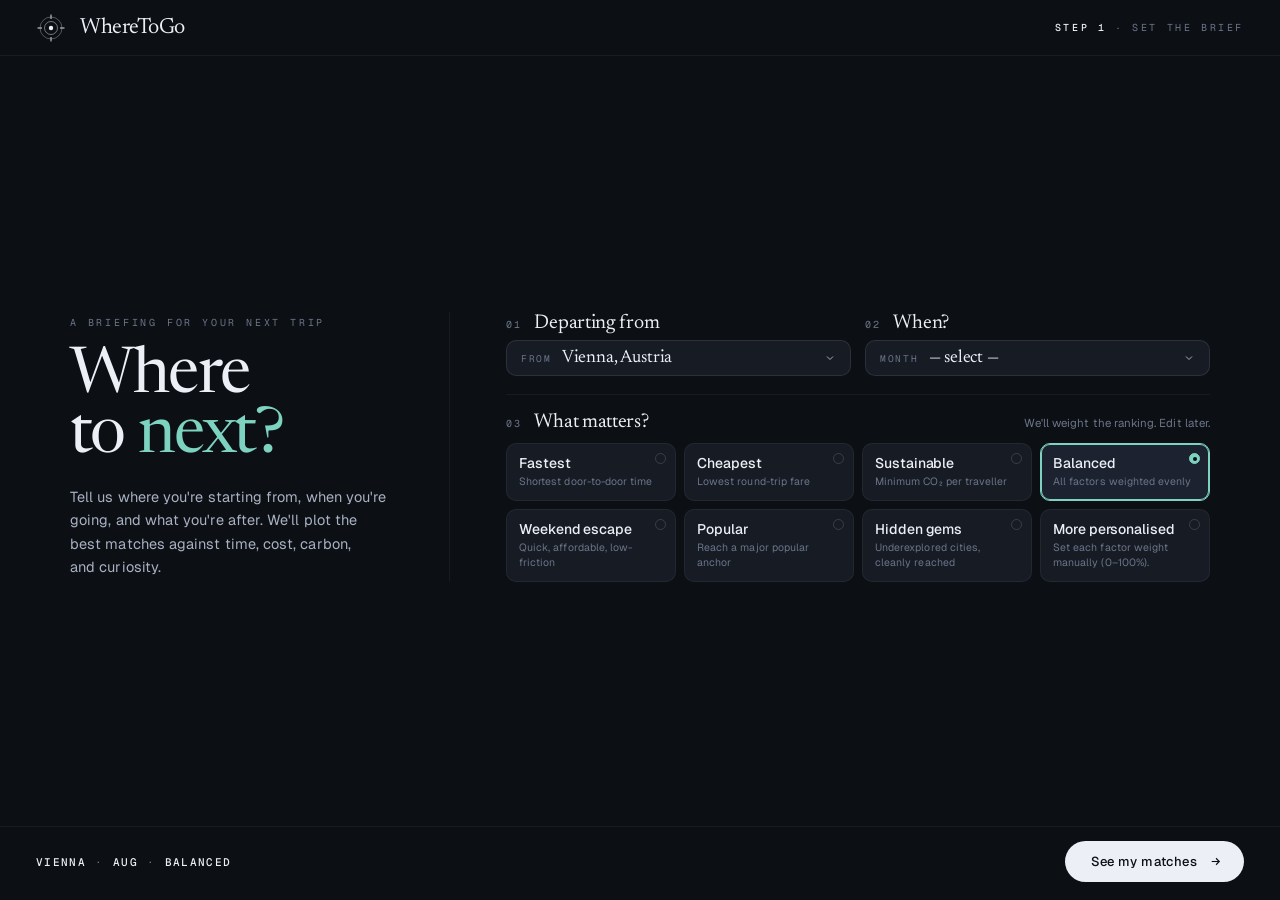
==== commit 64d9905d: "sacha's comments" ====
--- a/index.html
+++ b/index.html
@@ -3,7 +3,7 @@
 <head>
 <meta charset="UTF-8" />
 <meta name="viewport" content="width=device-width, initial-scale=1.0" />
-<title>Wayfinder · Spatial travel intelligence</title>
+<title>WhereToGo · Spatial travel intelligence</title>
 
 <link rel="preconnect" href="https://fonts.googleapis.com">
 <link rel="preconnect" href="https://fonts.gstatic.com" crossorigin>
@@ -46,7 +46,6 @@
       </div>
       <div class="wf-brand-text">
         <h1>WhereToGo</h1>
-        <div class="wf-brand-sub">Spatial · Travel · Intelligence</div>
       </div>
     </div>
     <div class="wf-entry-step"><b>Step 1</b> · Set the brief</div>
@@ -196,7 +195,6 @@
       </div>
       <div class="wf-brand-text">
         <h1>WhereToGo</h1>
-        <div class="wf-brand-sub">Spatial · Travel · Intelligence</div>
       </div>
     </div>
 
@@ -204,6 +202,10 @@
       <div class="wf-origin-pill" title="Choose your origin city">
         <span class="wf-origin-prefix">From</span>
         <select id="origin-select"></select>
+      </div>
+      <div class="wf-origin-pill" id="month-pill" title="Change travel month">
+        <span class="wf-origin-prefix">Month</span>
+        <select id="month-select"></select>
       </div>
       <div class="wf-preset-tray" id="preset-tray"></div>
     </div>
@@ -217,9 +219,8 @@
         <svg viewBox="0 0 24 24"><circle cx="6" cy="6" r="2.5"/><circle cx="18" cy="18" r="2.5"/><line x1="6" y1="9" x2="6" y2="22"/><line x1="18" y1="2" x2="18" y2="15"/></svg>
         <span class="wf-pill-btn-label">Advanced</span>
       </button>
-      <button class="wf-pill-btn" id="btn-about" title="About WhereToGo">
+      <button class="wf-pill-btn wf-pill-btn-icon" id="btn-about" title="About WhereToGo">
         <svg viewBox="0 0 24 24"><circle cx="12" cy="12" r="9"/><line x1="12" y1="11" x2="12" y2="16.5"/><circle cx="12" cy="8" r=".8" fill="currentColor" stroke="none"/></svg>
-        <span class="wf-pill-btn-label">About</span>
       </button>
     </div>
   </header>
@@ -257,17 +258,34 @@
       <!-- Canvas (radial map) -->
       <div id="canvas">
         <svg id="map" viewBox="0 0 1000 1000" preserveAspectRatio="xMidYMid meet">
-          <g id="map-zoom">
-            <g id="g-basemap"></g>
-            <g id="g-rings"></g>
-            <g id="g-bearings"></g>
+          <defs>
+            <!-- Clips zoomed content to the outer ring boundary so panned
+                 content never bleeds outside the compass frame. -->
+            <clipPath id="map-inner-clip" clipPathUnits="userSpaceOnUse">
+              <circle cx="500" cy="500" r="430"/>
+            </clipPath>
+          </defs>
+
+          <!-- Clip wrapper (never transforms) keeps content inside the compass ring -->
+          <g clip-path="url(#map-inner-clip)">
+            <!-- Zoomable / pannable layer -->
+            <g id="map-zoom">
+              <g id="g-basemap"></g>
+              <g id="g-rings"></g>
+              <g id="g-bearings"></g>
+              <g id="g-rose"></g>
+              <g id="g-pop-glow"></g>
+              <g id="g-halos"></g>
+              <g id="g-dots"></g>
+              <g id="g-labels"></g>
+              <g id="g-active"></g>
+              <g id="g-origin"></g>
+            </g>
+          </g>
+
+          <!-- Static frame — never zooms or pans -->
+          <g id="map-static">
             <g id="g-cardinal"></g>
-            <g id="g-rose"></g>
-            <g id="g-halos"></g>
-            <g id="g-dots"></g>
-            <g id="g-labels"></g>
-            <g id="g-active"></g>
-            <g id="g-origin"></g>
           </g>
         </svg>
       </div>
@@ -303,9 +321,9 @@
           <div class="wf-legend-toggle-row" id="legend-co2" role="button" aria-pressed="false" tabindex="0" title="Colour dots by CO₂ emission level">
             <span class="wf-legend-sym">
               <svg viewBox="0 0 18 18" width="18" height="18">
-                <circle cx="5" cy="9" r="2.5" fill="rgba(80,190,158,.95)"/>
+                <circle cx="5" cy="9" r="2.5" fill="rgba(79,158,212,.95)"/>
                 <circle cx="9" cy="9" r="2.5" fill="rgba(210,165,75,.95)"/>
-                <circle cx="13" cy="9" r="2.5" fill="rgba(195,90,90,.95)"/>
+                <circle cx="13" cy="9" r="2.5" fill="rgba(154,96,32,.95)"/>
               </svg>
             </span>
             <span class="wf-legend-layer-label">CO₂ emissions</span>
@@ -316,6 +334,18 @@
               <span class="wf-legend-co2-grad"></span>
             </span>
             <span class="wf-legend-co2-labels"><b>Low</b><span>kg / traveller</span><b>High</b></span>
+          </div>
+          <div class="wf-legend-toggle-row" id="legend-pop" role="button" aria-pressed="false" tabindex="0" title="Popularity glow — halo size reflects how visited the destination is">
+            <span class="wf-legend-sym">
+              <svg viewBox="0 0 18 18" width="18" height="18">
+                <circle cx="9" cy="9" r="9"   fill="#9d8fc7" fill-opacity=".08"/>
+                <circle cx="9" cy="9" r="6.5" fill="#9d8fc7" fill-opacity=".18"/>
+                <circle cx="9" cy="9" r="4.2" fill="#9d8fc7" fill-opacity=".38"/>
+                <circle cx="9" cy="9" r="2.2" fill="#cbbcff" fill-opacity=".95"/>
+              </svg>
+            </span>
+            <span class="wf-legend-layer-label">Popularity</span>
+            <span class="wf-legend-switch" aria-hidden="true"><span class="wf-legend-switch-dot"></span></span>
           </div>
         </div>
       </div>
@@ -350,6 +380,27 @@
       <!-- Tooltip -->
       <div class="wf-tip" id="tip"></div>
 
+      <!-- Dot popup for rank 11+ destinations -->
+      <div class="wf-dot-popup" id="dot-popup" hidden>
+        <button class="wf-dot-popup-close" id="dot-popup-close" aria-label="Close">×</button>
+        <div class="wf-dot-popup-photo-wrap">
+          <img class="wf-dot-popup-photo" id="dot-popup-photo" src="" alt="" loading="lazy">
+        </div>
+        <div class="wf-dot-popup-body">
+          <div class="wf-dot-popup-header">
+            <span class="wf-dot-popup-rank" id="dot-popup-rank"></span>
+            <div>
+              <div class="wf-dot-popup-name" id="dot-popup-name"></div>
+              <div class="wf-dot-popup-country" id="dot-popup-country"></div>
+            </div>
+            <span class="wf-dot-popup-match" id="dot-popup-match"></span>
+          </div>
+          <div class="wf-dot-popup-metrics" id="dot-popup-metrics"></div>
+          <div class="wf-dot-popup-tags" id="dot-popup-tags"></div>
+          <div class="wf-dot-popup-insight" id="dot-popup-insight"></div>
+        </div>
+      </div>
+
     </div><!-- /.wf-stage-map -->
 
     <!-- RIGHT: ranking panel -->
@@ -499,14 +550,14 @@
     function syncSelFromButtons(){
       var btns = container.querySelectorAll('.wf-month');
       btns.forEach(function(btn, i){
-        if(btn.classList.contains('is-active')) sel.value = String(i);
+        if(btn.classList.contains('is-active')) sel.value = String(i + 1);
       });
     }
 
     syncSelFromButtons();
 
     sel.addEventListener('change', function(){
-      var idx = parseInt(this.value, 10);
+      var idx = parseInt(this.value, 10) - 1;
       var btns = container.querySelectorAll('.wf-month');
       if(btns[idx]) btns[idx].click();
     });
--- a/wayfinder-styles.css
+++ b/wayfinder-styles.css
@@ -455,25 +455,64 @@
   background: var(--wf-surface);
   color: var(--wf-ink-2);
   font-size: 12.5px;
+  width: 140px;
+  flex-shrink: 0;
+}
+/* Month pill only needs room for 3-letter abbreviation */
+#month-pill{
+  width: 100px;
 }
 .wf-origin-pill .wf-origin-prefix{
   color: var(--wf-ink-3);
   font-family: var(--wf-mono);
-  font-size: 10px;
+  font-size: 9px;
   letter-spacing: .14em;
   text-transform: uppercase;
+  flex-shrink: 0;
 }
 .wf-origin-pill select{
   appearance: none; -webkit-appearance: none;
-  background: transparent; border: 0; color: var(--wf-ink);
-  font: inherit; font-family: var(--wf-serif); font-size: 16px;
+  background: transparent; border: 0; outline: none; color: var(--wf-ink);
+  font: inherit; font-family: var(--wf-serif); font-size: 13px;
   cursor: pointer;
   padding-right: 18px;
   background-image: url("data:image/svg+xml,%3Csvg xmlns='http://www.w3.org/2000/svg' width='10' height='10' viewBox='0 0 24 24' fill='none' stroke='%236b7589' stroke-width='2'%3E%3Cpolyline points='6 9 12 15 18 9'/%3E%3C/svg%3E");
   background-repeat: no-repeat;
   background-position: right center;
+  flex: 1;
+  min-width: 0;
 }
 .wf-origin-pill select option{ background: var(--wf-bg-2); color: var(--wf-ink); }
+
+/* =========================================================
+   POPULARITY GLOW SYSTEM
+   ========================================================= */
+
+.wf-pop-glow-outer{
+  filter: blur(18px);
+  pointer-events: none;
+  mix-blend-mode: screen;
+}
+
+.wf-pop-glow-inner{
+  filter: blur(8px);
+  pointer-events: none;
+  mix-blend-mode: screen;
+}
+
+.wf-pop-core{
+  pointer-events: none;
+  mix-blend-mode: screen;
+}
+
+.wf-pop-ring{
+  pointer-events: none;
+  vector-effect: non-scaling-stroke;
+}
+
+.wf-pop-ring--outer{
+  stroke-dasharray: 2 3;
+}
 
 .wf-preset-tray{
   display:flex; gap:4px;
@@ -537,6 +576,11 @@
 }
 .wf-pill-btn:hover, .wf-pill-btn.is-on{ color: var(--wf-ink); border-color: var(--wf-line-3); background: var(--wf-surface); }
 .wf-pill-btn svg{ width:13px; height:13px; stroke:currentColor; fill:none; stroke-width:1.7; }
+.wf-pill-btn-icon{
+  width:36px; padding:0; justify-content:center;
+  border-color: transparent; background: transparent;
+}
+.wf-pill-btn-icon:hover{ border-color: var(--wf-line-2); background: var(--wf-surface); }
 
 /* ─ Headline readout, floating top-left.
    Solid surface + tight hierarchy: muted eyebrow → large serif name with
@@ -732,6 +776,7 @@
   fill: var(--wf-ink-3);
   letter-spacing: .18em;
   text-transform: uppercase;
+  text-anchor: middle;
   paint-order: stroke;
   stroke: var(--wf-bg);
   stroke-width: 5px;
@@ -833,12 +878,13 @@
   stroke: var(--wf-bg);
   stroke-width: 4px;
   stroke-linejoin: round;
-  pointer-events: none;
+  pointer-events: all;
+  cursor: pointer;
   font-style: normal;
 }
 .wf-label-major{ font-size: 21px; }
 .wf-label-dim{ fill: var(--wf-ink-3); font-size: 14px; }
-.wf-label-focus{ fill: var(--wf-accent); font-style: normal; font-size: 20px; }
+.wf-label-focus{ fill: var(--wf-accent); font-style: normal; font-size: 20px; pointer-events: all; cursor: pointer; }
 
 /* Focus overlay */
 .wf-connector{ stroke: var(--wf-accent); stroke-width: .8; stroke-dasharray: 2 4; opacity: .7; }
@@ -858,6 +904,128 @@
   transition: opacity .15s;
   z-index: 30;
 }
+
+/* ─── Dot popup (rank 11+) ─── */
+.wf-dot-popup{
+  position: absolute;
+  z-index: 40;
+  width: 220px;
+  background: rgba(14,18,26,.96);
+  backdrop-filter: blur(18px);
+  -webkit-backdrop-filter: blur(18px);
+  border: 1px solid var(--wf-line-3);
+  border-radius: 12px;
+  overflow: hidden;
+  box-shadow: 0 8px 32px rgba(0,0,0,.55);
+  animation: popupIn .18s ease;
+  pointer-events: auto;
+}
+.wf-dot-popup[hidden]{ display: none !important; }
+@keyframes popupIn{
+  from{ opacity:0; transform:scale(.93) translateY(6px); }
+  to  { opacity:1; transform:scale(1)   translateY(0); }
+}
+.wf-dot-popup-close{
+  position: absolute; top: 6px; right: 8px;
+  background: rgba(255,255,255,.08);
+  border: none; color: var(--wf-ink-2);
+  font-size: 15px; line-height: 1;
+  width: 20px; height: 20px;
+  border-radius: 50%; cursor: pointer;
+  display: flex; align-items: center; justify-content: center;
+  z-index: 2;
+  transition: background .15s, color .15s;
+}
+.wf-dot-popup-close:hover{ background: rgba(255,255,255,.16); color: var(--wf-ink); }
+.wf-dot-popup-photo-wrap{
+  width: 100%; height: 90px; overflow: hidden;
+  background: rgba(255,255,255,.04);
+}
+.wf-dot-popup-photo{
+  width: 100%; height: 100%; object-fit: cover;
+  display: block;
+}
+.wf-dot-popup-body{
+  padding: 10px 12px 12px;
+}
+.wf-dot-popup-header{
+  display: flex; align-items: flex-start; gap: 8px;
+  margin-bottom: 8px;
+}
+.wf-dot-popup-rank{
+  flex-shrink: 0;
+  font-family: var(--wf-mono);
+  font-size: 10px;
+  color: var(--wf-ink-3);
+  background: rgba(255,255,255,.06);
+  border: 1px solid var(--wf-line);
+  border-radius: 5px;
+  padding: 2px 5px;
+  margin-top: 1px;
+}
+.wf-dot-popup-name{
+  font-size: 13px; font-weight: 600;
+  color: var(--wf-ink); line-height: 1.2;
+}
+.wf-dot-popup-country{
+  font-size: 10px; color: var(--wf-ink-3);
+  margin-top: 1px;
+}
+.wf-dot-popup-match{
+  margin-left: auto; flex-shrink: 0;
+  font-family: var(--wf-mono);
+  font-size: 11px; font-weight: 700;
+  color: var(--wf-highlight);
+  background: rgba(var(--wf-highlight-rgb, 94,210,172),.12);
+  border: 1px solid rgba(var(--wf-highlight-rgb, 94,210,172),.25);
+  border-radius: 6px;
+  padding: 2px 6px;
+}
+.wf-dot-popup-metrics{
+  display: grid; grid-template-columns: repeat(3,1fr);
+  gap: 4px; margin-bottom: 8px;
+}
+.wf-dot-popup-metric{
+  background: rgba(255,255,255,.04);
+  border: 1px solid var(--wf-line);
+  border-radius: 7px;
+  padding: 5px 4px 4px;
+  text-align: center;
+}
+.wf-dot-popup-metric-v{
+  display: block;
+  font-family: var(--wf-mono);
+  font-size: 11px; font-weight: 600;
+  color: var(--wf-ink); line-height: 1;
+  margin-bottom: 2px;
+}
+.wf-dot-popup-metric-l{
+  display: block;
+  font-size: 9px; color: var(--wf-ink-3);
+  text-transform: uppercase; letter-spacing: .04em;
+}
+.wf-dot-popup-tags{
+  display: flex; flex-wrap: wrap; gap: 4px;
+  margin-bottom: 7px;
+}
+.wf-dot-popup-tag{
+  font-size: 9px; text-transform: uppercase; letter-spacing: .05em;
+  color: var(--wf-ink-3);
+  background: rgba(255,255,255,.05);
+  border: 1px solid var(--wf-line);
+  border-radius: 4px;
+  padding: 2px 5px;
+}
+.wf-dot-popup-tag.is-good{ color: #5ed2ac; border-color: rgba(94,210,172,.3); background: rgba(94,210,172,.08); }
+.wf-dot-popup-tag.is-mid { color: #e8b84b; border-color: rgba(232,184,75,.3);  background: rgba(232,184,75,.08); }
+.wf-dot-popup-insight{
+  font-size: 10px; color: var(--wf-ink-2); line-height: 1.5;
+  border-top: 1px solid var(--wf-line);
+  padding-top: 7px;
+  display: -webkit-box; -webkit-line-clamp: 3; -webkit-box-orient: vertical;
+  overflow: hidden;
+}
+.wf-dot-popup-insight:empty{ display: none; }
 
 /* ─── Mini Europe map ─── */
 .wf-mini{
@@ -1196,7 +1364,7 @@
 @keyframes wfFadeIn{ from{ opacity: 0; transform: translateY(6px); } to{ opacity: 1; transform: none; } }
 
 /* Map zoom wrapper */
-#map-zoom{ transform-origin: 500px 500px; transition: transform .08s linear; }
+#map-zoom{ transition: none; }
 
 /* Zoom controls — top-right of the map area, well clear of the bottom-right
    legend. Pill-shaped, four stacked buttons + a level readout in the middle. */
@@ -1268,8 +1436,9 @@
 .wf-rank-photo .rank-num-badge,
 .wf-rank-photo .rank-medal{ display: none !important; }
 
-/* Inline medal disc that sits next to the city name. Top-right of the
-   title row, gold / silver / bronze for ranks 1–3, neutral grey afterwards. */
+/* Inline rank badge next to the city name.
+   Ranks 1–3: filled medal disc with a subtle ribbon notch.
+   Ranks 4–10: ghost disc (outlined, no fill) — visible but unobtrusive. */
 .wf-rank-medal-inline{
   flex-shrink: 0;
   margin-left: 8px;
@@ -1277,35 +1446,63 @@
   display: inline-flex; align-items: center; justify-content: center;
   position: relative;
 }
+/* ── Ranks 1–3: filled medal discs ── */
 .wf-rank-medal-inline .medal-disc{
   width: 22px; height: 22px;
   border-radius: 50%;
   display: inline-flex; align-items: center; justify-content: center;
-  font: 600 11px var(--wf-mono);
+  font: 700 11px var(--wf-mono);
   letter-spacing: 0;
-  color: #1a1a1a;
-  background: linear-gradient(135deg, #f5d27a, #d9a440);
+  color: #1c1a0f;
+  background: linear-gradient(145deg, #f7dc82, #d4982c);
   box-shadow:
-    0 2px 6px -2px rgba(0,0,0,.6),
-    inset 0 0 0 1px rgba(255,255,255,.28),
-    inset 0 -3px 4px rgba(0,0,0,.18);
+    0 2px 8px -2px rgba(0,0,0,.55),
+    inset 0 1px 0 rgba(255,255,255,.45),
+    inset 0 -2px 4px rgba(0,0,0,.20);
 }
 .wf-rank-medal-inline.is-rank-2 .medal-disc{
-  background: linear-gradient(135deg, #e8ebee, #adb4be);
+  color: #1c1c1e;
+  background: linear-gradient(145deg, #eef0f3, #9ea8b3);
+  box-shadow:
+    0 2px 8px -2px rgba(0,0,0,.5),
+    inset 0 1px 0 rgba(255,255,255,.55),
+    inset 0 -2px 4px rgba(0,0,0,.15);
 }
 .wf-rank-medal-inline.is-rank-3 .medal-disc{
-  background: linear-gradient(135deg, #e6a574, #b06b35);
-  color: #fff;
-}
-/* Tiny ribbon notch under the disc for the medal feel */
-.wf-rank-medal-inline::after{
+  color: #1c1409;
+  background: linear-gradient(145deg, #eec98a, #b87833);
+  box-shadow:
+    0 2px 8px -2px rgba(0,0,0,.5),
+    inset 0 1px 0 rgba(255,255,255,.38),
+    inset 0 -2px 4px rgba(0,0,0,.20);
+}
+/* Tiny ribbon notch under the disc for medals 1–3 */
+.wf-rank-medal-inline.is-rank-1::after,
+.wf-rank-medal-inline.is-rank-2::after,
+.wf-rank-medal-inline.is-rank-3::after{
   content:"";
   position: absolute;
-  left: 50%; bottom: -3px;
+  left: 50%; bottom: -4px;
   transform: translateX(-50%) rotate(45deg);
-  width: 4px; height: 4px;
+  width: 5px; height: 5px;
+  border-radius: 1px;
   background: inherit;
-  opacity: .35;
+  opacity: .40;
+}
+
+/* ── Ranks 4–10: ghost disc — position visible, never dominant ── */
+.wf-rank-medal-inline.is-rank-4  .medal-disc,
+.wf-rank-medal-inline.is-rank-5  .medal-disc,
+.wf-rank-medal-inline.is-rank-6  .medal-disc,
+.wf-rank-medal-inline.is-rank-7  .medal-disc,
+.wf-rank-medal-inline.is-rank-8  .medal-disc,
+.wf-rank-medal-inline.is-rank-9  .medal-disc,
+.wf-rank-medal-inline.is-rank-10 .medal-disc{
+  width: 19px; height: 19px;
+  font: 500 10px var(--wf-mono);
+  color: rgba(255,255,255,.38);
+  background: transparent;
+  box-shadow: inset 0 0 0 1px rgba(255,255,255,.15);
 }
 
 /* Click-affordance hover stamp — trimmed back so it doesn't fight the medal */
@@ -1430,8 +1627,8 @@
 .wf-detail-badge{ display: flex; flex-direction: column; align-items: center; gap: 8px; text-align: center; }
 .wf-detail-badge-label{ font: 500 10px var(--wf-mono); letter-spacing: .14em; text-transform: uppercase; color: var(--wf-ink-3); }
 .wf-detail-badge-pill{ display: inline-flex; align-items: center; gap: 6px; padding: 6px 12px; border-radius: 999px; font: 500 12px var(--wf-sans); letter-spacing: .02em; }
-.wf-detail-badge-pill.is-pure  { background: rgba(125,211,192,.18); color: var(--wf-accent); }
-.wf-detail-badge-pill.is-tight { background: rgba(212,165,116,.18); color: var(--wf-highlight); }
+.wf-detail-badge-pill.is-pure  { background: rgba(79,158,212,.18); color: #4f9ed4; }
+.wf-detail-badge-pill.is-tight { background: rgba(154,96,32,.18); color: #c07830; }
 .wf-detail-badge-pill.is-serene{ background: rgba(157,143,199,.18); color: var(--wf-violet); }
 .wf-detail-badge-pill.is-neutral{ background: var(--wf-surface-2); color: var(--wf-ink-2); }
 .wf-detail-badge-pill .pip{ width: 10px; height: 10px; border-radius: 50%; background: currentColor; opacity: .85; }
@@ -1459,9 +1656,9 @@
 .wf-transport-main{ display: flex; flex-direction: column; gap: 3px; }
 .wf-transport-co2{ font: 500 14px var(--wf-sans); color: var(--wf-ink); letter-spacing: -.01em; display: inline-flex; align-items: center; gap: 8px; }
 .wf-transport-co2 .co2-dot{ width: 10px; height: 10px; border-radius: 50%; background: var(--wf-ink-4); display: inline-block; }
-.wf-transport-co2 .co2-dot.low { background: var(--wf-accent); }
+.wf-transport-co2 .co2-dot.low { background: #4f9ed4; }
 .wf-transport-co2 .co2-dot.mid { background: var(--wf-highlight); }
-.wf-transport-co2 .co2-dot.high{ background: #e07a7a; }
+.wf-transport-co2 .co2-dot.high{ background: #9a6020; }
 .wf-transport-mode{ font: 500 10px var(--wf-mono); letter-spacing: .15em; text-transform: uppercase; color: var(--wf-ink-3); }
 .wf-transport-side{ text-align: right; display: flex; flex-direction: column; gap: 3px; }
 .wf-transport-time{ font-size: 13px; color: var(--wf-ink-2); }
@@ -1705,9 +1902,9 @@
   height: 5px;
   border-radius: 2px;
   background: linear-gradient(90deg,
-    rgba(80,190,158,.95) 0%,
+    rgba(79,158,212,.95) 0%,
     rgba(210,165,75,.95) 50%,
-    rgba(195,90,90,.95) 100%);
+    rgba(154,96,32,.95) 100%);
 }
 .wf-legend-co2-labels{
   display: flex; justify-content: space-between; align-items: baseline;
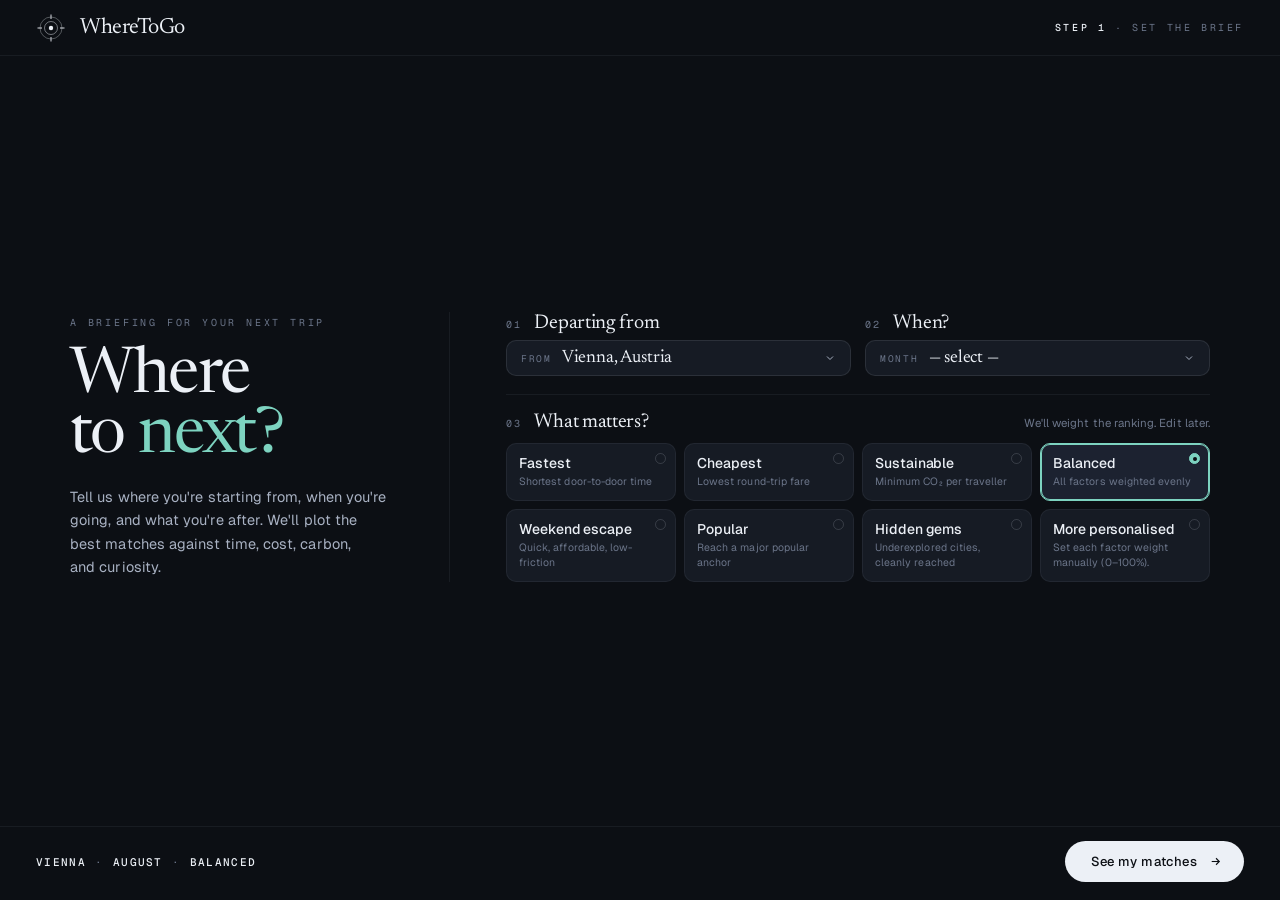
==== commit 71d11289: "new version" ====
--- a/index.html
+++ b/index.html
@@ -196,29 +196,28 @@
       <div class="wf-brand-text">
         <h1>WhereToGo</h1>
       </div>
-    </div>
-
-    <div class="wf-top-center">
+      <div class="wf-brand-sep"></div>
       <div class="wf-origin-pill" title="Choose your origin city">
         <span class="wf-origin-prefix">From</span>
         <select id="origin-select"></select>
       </div>
+    </div>
+
+    <div class="wf-top-center">
       <div class="wf-origin-pill" id="month-pill" title="Change travel month">
-        <span class="wf-origin-prefix">Month</span>
         <select id="month-select"></select>
       </div>
       <div class="wf-preset-tray" id="preset-tray"></div>
     </div>
 
     <div class="wf-top-right">
-      <button class="wf-pill-btn" id="btn-setup" title="Edit setup">
-        <svg viewBox="0 0 24 24"><polyline points="15 18 9 12 15 6"/></svg>
-        <span class="wf-pill-btn-label">Setup</span>
-      </button>
       <button class="wf-pill-btn" id="btn-advanced" title="Advanced preferences">
         <svg viewBox="0 0 24 24"><circle cx="6" cy="6" r="2.5"/><circle cx="18" cy="18" r="2.5"/><line x1="6" y1="9" x2="6" y2="22"/><line x1="18" y1="2" x2="18" y2="15"/></svg>
         <span class="wf-pill-btn-label">Advanced</span>
       </button>
+      <button class="wf-pill-btn wf-pill-btn-icon" id="btn-setup" title="Back to setup">
+        <svg viewBox="0 0 24 24"><polyline points="15 18 9 12 15 6"/></svg>
+      </button>
       <button class="wf-pill-btn wf-pill-btn-icon" id="btn-about" title="About WhereToGo">
         <svg viewBox="0 0 24 24"><circle cx="12" cy="12" r="9"/><line x1="12" y1="11" x2="12" y2="16.5"/><circle cx="12" cy="8" r=".8" fill="currentColor" stroke="none"/></svg>
       </button>
@@ -231,22 +230,19 @@
     <!-- LEFT: map area -->
     <div class="wf-stage-map">
 
-      <!-- Floating headline (top-left) -->
+      <!-- Floating headline (top-left) — best-match briefing with factor weights -->
       <div class="wf-headline wf-fade-in">
         <div class="wf-headline-eyebrow" id="match-eyebrow">Best match · composite score</div>
         <h2 class="wf-headline-name" id="match-name">—</h2>
-        <div class="wf-headline-match">
-          <div class="wf-headline-match-num"><span id="match-pct">—</span><span class="wf-headline-match-pct">%</span></div>
-          <div class="wf-headline-match-unit">composite<br>match</div>
-        </div>
+        <div class="wf-headline-factors" id="match-factors"></div>
         <p class="wf-insight" id="insight-line">—</p>
-        <div class="wf-headline-sub" id="match-sub">—</div>
+        <div class="wf-headline-comp" id="match-composite"></div>
       </div>
 
       <!-- Mini Europe map (bottom-left) -->
       <div class="wf-mini wf-fade-in">
         <div class="wf-mini-head">Geographic context</div>
-        <svg class="wf-mini-svg" id="mini-europe-svg" viewBox="0 0 240 216" preserveAspectRatio="xMidYMid meet">
+        <svg class="wf-mini-svg" id="mini-europe-svg" viewBox="0 40 240 176" preserveAspectRatio="xMidYMid meet">
           <rect class="wf-mini-frame" x="0" y="0" width="240" height="216" rx="6"/>
           <g id="mini-grat"></g>
           <g id="mini-land"></g>
@@ -264,7 +260,32 @@
             <clipPath id="map-inner-clip" clipPathUnits="userSpaceOnUse">
               <circle cx="500" cy="500" r="430"/>
             </clipPath>
+
+            <!-- ATLAS BASEMAP plate assets (editorial, static, decorative).
+                 Pale-blue disc with a soft vignette + embossed rim shadow. -->
+            <radialGradient id="atlas-disc" cx="50%" cy="46%" r="58%">
+              <stop offset="0%"  stop-color="#b8e0f7"/>
+              <stop offset="55%" stop-color="#87ceeb"/>
+              <stop offset="86%" stop-color="#5fb0d8"/>
+              <stop offset="100%" stop-color="#4a9ac4"/>
+            </radialGradient>
+            <radialGradient id="atlas-vignette" cx="50%" cy="46%" r="58%">
+              <stop offset="0%"  stop-color="#000" stop-opacity="0"/>
+              <stop offset="78%" stop-color="#000" stop-opacity="0"/>
+              <stop offset="100%" stop-color="#5f7682" stop-opacity=".28"/>
+            </radialGradient>
+            <filter id="atlas-shadow" x="-25%" y="-25%" width="150%" height="150%">
+              <feDropShadow dx="0" dy="7" stdDeviation="14" flood-color="#2c3a42" flood-opacity=".34"/>
+            </filter>
+            <filter id="atlas-emboss" x="-20%" y="-20%" width="140%" height="140%">
+              <feDropShadow dx="0" dy="1.2" stdDeviation="1.2" flood-color="#ffffff" flood-opacity=".55"/>
+            </filter>
           </defs>
+
+          <!-- ATLAS BASEMAP — static decorative plate behind ALL zoom content.
+               Toggled via the "Atlas basemap" layer control; pointer-events off
+               so it never interferes with markers, hover, popups or pan/zoom. -->
+          <g id="g-atlas" style="pointer-events:none"></g>
 
           <!-- Clip wrapper (never transforms) keeps content inside the compass ring -->
           <g clip-path="url(#map-inner-clip)">
@@ -290,15 +311,51 @@
         </svg>
       </div>
 
-      <!-- Legend Panel — single "Map layers" block, collapsible. -->
+      <!-- Legend Panel — Base map selector + layer toggles, collapsible. -->
       <div id="wf-legend" class="wf-legend" aria-label="Map legend">
         <div class="wf-legend-head">
-          <div class="wf-legend-head-title">Map layers</div>
+          <div class="wf-legend-head-title">Map legend</div>
           <button class="wf-legend-toggle-btn" id="legend-toggle" type="button" title="Hide legend" aria-label="Hide legend">
             <svg viewBox="0 0 16 16" width="12" height="12" aria-hidden="true"><polyline points="4 6 8 10 12 6" fill="none" stroke="currentColor" stroke-width="1.6" stroke-linecap="round" stroke-linejoin="round"/></svg>
           </button>
         </div>
         <div class="wf-legend-body">
+
+          <!-- BASE MAP radio picker -->
+          <div class="wf-legend-section-label">Base map</div>
+          <div class="wf-legend-bm-picker">
+            <button class="wf-bm-btn is-active" id="bm-dark" type="button" aria-pressed="true" title="Dark mode (default)">
+              <span class="wf-bm-preview">
+                <svg viewBox="0 0 32 32" width="32" height="32">
+                  <circle cx="16" cy="16" r="14" fill="#0c0f14"/>
+                  <circle cx="16" cy="16" r="8.5" fill="none" stroke="rgba(220,228,242,.12)" stroke-width=".7"/>
+                  <circle cx="16" cy="16" r="4.5" fill="none" stroke="rgba(220,228,242,.1)" stroke-width=".5"/>
+                  <circle cx="16" cy="16" r="3.8" fill="rgba(125,211,192,.85)"/>
+                  <circle cx="23" cy="11" r="2" fill="rgba(220,228,242,.55)"/>
+                  <circle cx="10" cy="20" r="1.4" fill="rgba(220,228,242,.38)"/>
+                </svg>
+              </span>
+              <span class="wf-bm-label">Dark</span>
+            </button>
+            <button class="wf-bm-btn" id="bm-atlas" type="button" aria-pressed="false" title="Atlas — editorial light style">
+              <span class="wf-bm-preview">
+                <svg viewBox="0 0 32 32" width="32" height="32">
+                  <circle cx="16" cy="16" r="14" fill="#87ceeb"/>
+                  <circle cx="16" cy="16" r="9"  fill="none" stroke="rgba(42,110,130,.35)" stroke-width=".6"/>
+                  <circle cx="16" cy="16" r="5"  fill="none" stroke="rgba(42,110,130,.3)"  stroke-width=".5"/>
+                  <line x1="2" y1="16" x2="30" y2="16" stroke="rgba(42,110,130,.25)" stroke-width=".4"/>
+                  <line x1="16" y1="2" x2="16" y2="30" stroke="rgba(42,110,130,.25)" stroke-width=".4"/>
+                  <circle cx="16" cy="16" r="3.2" fill="rgba(42,110,130,.7)"/>
+                  <circle cx="23" cy="11" r="2"   fill="rgba(42,110,130,.5)"/>
+                  <circle cx="10" cy="20" r="1.4" fill="rgba(42,110,130,.38)"/>
+                </svg>
+              </span>
+              <span class="wf-bm-label">Atlas</span>
+            </button>
+          </div>
+
+          <!-- Static destinations row -->
+          <div class="wf-legend-section-label">Layers</div>
           <div class="wf-legend-row wf-legend-static" title="Every dot on the map is a destination">
             <span class="wf-legend-sym">
               <svg viewBox="0 0 18 18" width="18" height="18">
@@ -384,7 +441,7 @@
       <div class="wf-dot-popup" id="dot-popup" hidden>
         <button class="wf-dot-popup-close" id="dot-popup-close" aria-label="Close">×</button>
         <div class="wf-dot-popup-photo-wrap">
-          <img class="wf-dot-popup-photo" id="dot-popup-photo" src="" alt="" loading="lazy">
+          <img class="wf-dot-popup-photo" id="dot-popup-photo" alt="" loading="lazy">
         </div>
         <div class="wf-dot-popup-body">
           <div class="wf-dot-popup-header">
@@ -572,6 +629,7 @@
 })();
 </script>
 <script src="wayfinder-data.js"></script>
+<script src="logger.js"></script> 
 <script src="wayfinder-app.js"></script>
 
 </body>
--- a/wayfinder-styles.css
+++ b/wayfinder-styles.css
@@ -414,7 +414,7 @@
 /* ─── Top bar ─── */
 .wf-top{
   display: grid;
-  grid-template-columns: minmax(0,1fr) auto minmax(0,1fr);
+  grid-template-columns: max-content 1fr max-content;
   gap: 16px;
   align-items: center;
   padding: 0 22px;
@@ -423,7 +423,8 @@
   backdrop-filter: blur(20px);
   -webkit-backdrop-filter: blur(20px);
 }
-.wf-brand{ display:flex; align-items:center; gap:14px; }
+.wf-brand{ display:flex; align-items:center; gap:14px; min-width:0; }
+.wf-brand-sep{ width:1px; height:18px; background:var(--wf-line-2); flex-shrink:0; margin: 0 2px; }
 .wf-brand-mark{ width: 30px; height: 30px; position: relative; display: flex; align-items: center; justify-content: center; }
 .wf-brand-mark svg{ width:30px; height:30px; }
 .wf-brand-text h1{
@@ -455,12 +456,14 @@
   background: var(--wf-surface);
   color: var(--wf-ink-2);
   font-size: 12.5px;
-  width: 140px;
+  width: 135px;
   flex-shrink: 0;
 }
-/* Month pill only needs room for 3-letter abbreviation */
+/* Month pill: no label, just the full month name */
 #month-pill{
-  width: 100px;
+  width: auto;
+  min-width: 90px;
+  padding-left: 12px;
 }
 .wf-origin-pill .wf-origin-prefix{
   color: var(--wf-ink-3);
@@ -473,14 +476,14 @@
 .wf-origin-pill select{
   appearance: none; -webkit-appearance: none;
   background: transparent; border: 0; outline: none; color: var(--wf-ink);
-  font: inherit; font-family: var(--wf-serif); font-size: 13px;
+  font: inherit; font-family: var(--wf-serif); font-size: 12px;
   cursor: pointer;
   padding-right: 18px;
   background-image: url("data:image/svg+xml,%3Csvg xmlns='http://www.w3.org/2000/svg' width='10' height='10' viewBox='0 0 24 24' fill='none' stroke='%236b7589' stroke-width='2'%3E%3Cpolyline points='6 9 12 15 18 9'/%3E%3C/svg%3E");
   background-repeat: no-repeat;
   background-position: right center;
   flex: 1;
-  min-width: 0;
+  min-width: 70px;
 }
 .wf-origin-pill select option{ background: var(--wf-bg-2); color: var(--wf-ink); }
 
@@ -532,9 +535,9 @@
 .wf-preset{
   appearance: none; border: 0; background: transparent;
   color: var(--wf-ink-2);
-  font: 500 12px var(--wf-sans);
+  font: 500 11px var(--wf-sans);
   letter-spacing: .01em;
-  padding: 6px 13px;
+  padding: 5px 10px;
   border-radius: 999px;
   cursor: pointer;
   transition: color .18s, background .18s, box-shadow .18s;
@@ -609,56 +612,106 @@
 }
 .wf-headline-name{
   font-family: var(--wf-serif);
-  font-size: 36px; line-height: 1.02;
-  letter-spacing: -.022em;
+  font-size: 26px; line-height: 1.05;
+  letter-spacing: -.018em;
   font-weight: 400;
   color: var(--wf-ink);
   margin: 0;
   word-break: break-word;
   text-wrap: balance;
+  display: flex; align-items: baseline; gap: 8px; flex-wrap: wrap;
 }
 /* Country meta sits on the same baseline as the city name — small caps,
    neutral mono so it reads as metadata, not a second headline. */
 .wf-headline-country{
   display: inline;
-  margin-left: 10px;
   font-family: var(--wf-mono);
   font-style: normal;
-  font-size: 10px;
+  font-size: 9.5px;
   letter-spacing: .2em;
   text-transform: uppercase;
   color: var(--wf-ink-3);
-  vertical-align: middle;
   white-space: nowrap;
 }
-.wf-headline-match{
-  margin-top: 14px;
-  padding-top: 14px;
+/* Inline match % — replaces the old 46px hero number to keep the panel low */
+.wf-headline-pct{
+  margin-left: auto;
+  font-family: var(--wf-serif);
+  font-size: 22px;
+  color: var(--wf-accent);
+  letter-spacing: -.01em;
+  white-space: nowrap;
+}
+.wf-headline-pct i{
+  font-style: normal;
+  font-family: var(--wf-mono);
+  font-size: 11px;
+  opacity: .55;
+  margin-left: 1px;
+}
+
+/* ── Factor weight rows: label · segmented weight bar · % · value ── */
+.wf-headline-factors{
+  display: grid;
+  gap: 7px;
+  margin-top: 12px;
+  padding-top: 12px;
   border-top: 1px solid rgba(220,228,242,.07);
-  display: flex; align-items: baseline; gap: 10px;
-}
-.wf-headline-match-num{
-  font-family: var(--wf-serif);
-  font-size: 46px; line-height: 1;
-  color: var(--wf-accent);
-  font-style: normal;
-  letter-spacing: -.02em;
-  display: inline-flex; align-items: baseline; gap: 1px;
-}
-.wf-headline-match-pct{
-  font-family: var(--wf-mono);
-  font-style: normal;
-  font-size: 14px;
-  color: var(--wf-accent);
-  opacity: .55;
-  letter-spacing: .04em;
-  margin-left: 2px;
-}
-.wf-headline-match-unit{
-  font-family: var(--wf-mono);
-  font-size: 9px; letter-spacing: .2em; text-transform: uppercase;
-  color: var(--wf-ink-3);
-  line-height: 1.25;
+}
+.wf-factor{
+  display: grid;
+  grid-template-columns: 34px 56px 36px 1fr;
+  align-items: center;
+  gap: 8px;
+}
+.wf-factor-lbl{
+  font-family: var(--wf-mono);
+  font-size: 9px;
+  letter-spacing: .14em;
+  text-transform: uppercase;
+  color: var(--wf-ink-3);
+}
+.wf-factor-segs{
+  display: inline-flex;
+  gap: 3px;
+}
+.wf-factor-segs i{
+  width: 8px; height: 5px;
+  border-radius: 1.5px;
+  background: rgba(220,228,242,.10);
+}
+.wf-factor-segs i.on{ background: var(--wf-accent); }
+.wf-factor-w{
+  font-family: var(--wf-mono);
+  font-size: 10px;
+  color: var(--wf-ink-2);
+  text-align: right;
+}
+.wf-factor-val{
+  font-family: var(--wf-sans);
+  font-weight: 500;
+  font-size: 12px;
+  color: var(--wf-ink);
+  text-align: right;
+  white-space: nowrap;
+  overflow: hidden;
+  text-overflow: ellipsis;
+}
+.wf-factor-val .stars{
+  color: var(--wf-highlight);
+  font-size: 11px;
+  letter-spacing: .06em;
+}
+
+/* ── Composite bar row ── */
+.wf-headline-comp{
+  display: grid;
+  grid-template-columns: 34px 1fr 38px;
+  align-items: center;
+  gap: 8px;
+  margin-top: 10px;
+  padding-top: 11px;
+  border-top: 1px solid rgba(220,228,242,.07);
 }
 .wf-insight{
   font-family: var(--wf-serif);
@@ -672,40 +725,31 @@
   -webkit-box-orient: vertical;
   overflow: hidden;
 }
-/* Subline: three crisp metric chips replace the old slash-delimited string.
-   No bearing — direction is already encoded by the dot's radial position. */
-.wf-headline-sub{
-  display: flex; align-items: stretch; gap: 0;
-  margin-top: 12px;
-  padding-top: 12px;
-  border-top: 1px solid rgba(220,228,242,.07);
-  text-transform: none;
-  letter-spacing: 0;
-  color: var(--wf-ink-2);
-}
-.wf-h-metric{
-  flex: 1; min-width: 0;
-  display: flex; flex-direction: column; gap: 3px;
-  padding: 0 10px;
-  border-left: 1px solid rgba(220,228,242,.06);
-}
-.wf-h-metric:first-child{ padding-left: 0; border-left: 0; }
-.wf-h-metric b{
-  font-family: var(--wf-sans);
-  font-weight: 500;
-  font-size: 13.5px;
-  color: var(--wf-ink);
-  letter-spacing: -.005em;
-  line-height: 1.05;
-}
-.wf-h-metric b u{ text-decoration: none; font-size: 10.5px; color: var(--wf-ink-3); margin-left: 1px; font-weight: 400; }
-.wf-h-metric i{
-  font-style: normal;
-  font-family: var(--wf-mono);
-  font-size: 8.5px;
-  letter-spacing: .18em;
+.wf-comp-lbl{
+  font-family: var(--wf-mono);
+  font-size: 9px;
+  letter-spacing: .14em;
   text-transform: uppercase;
   color: var(--wf-ink-3);
+}
+.wf-comp-bar{
+  position: relative;
+  height: 6px;
+  border-radius: 3px;
+  background: rgba(220,228,242,.08);
+  overflow: hidden;
+}
+.wf-comp-bar i{
+  position: absolute; inset: 0 auto 0 0;
+  border-radius: 3px;
+  background: linear-gradient(90deg, rgba(125,211,192,.55), var(--wf-accent));
+  transition: width .5s cubic-bezier(.2,.7,.2,1);
+}
+.wf-comp-pct{
+  font-family: var(--wf-mono);
+  font-size: 11px;
+  color: var(--wf-accent);
+  text-align: right;
 }
 
 /* ─── Canvas / map ─── */
@@ -758,6 +802,163 @@
   stroke-dasharray: 3 7;
   opacity: 1;
 }
+
+/* ============================================================
+   ATLAS BASEMAP — editorial pale-blue plate (toggleable layer)
+   Drawn into #g-atlas behind all data. Scoped overrides below
+   retune existing rings/labels/markers so they read on light.
+   ============================================================ */
+.wf-atlas-disc{ }
+.wf-atlas-shadow{ }
+.wf-atlas-grat{
+  fill: none;
+  stroke: #8aa1aa;
+  stroke-width: .5;
+  opacity: .38;
+  vector-effect: non-scaling-stroke;
+}
+.wf-atlas-spoke{
+  stroke: #8aa1aa;
+  stroke-width: .45;
+  opacity: .26;
+  vector-effect: non-scaling-stroke;
+}
+.wf-atlas-spoke-major{
+  stroke: #7c95a0;
+  stroke-width: .6;
+  opacity: .4;
+}
+.wf-atlas-rim{
+  fill: none;
+  stroke: #7d949e;
+  stroke-width: 1.6;
+  opacity: .8;
+}
+.wf-atlas-rim-soft{
+  fill: none;
+  stroke: #ffffff;
+  stroke-width: 1;
+  opacity: .4;
+}
+.wf-atlas-cross{
+  stroke: #6f8893;
+  stroke-width: .8;
+  opacity: .5;
+  vector-effect: non-scaling-stroke;
+}
+
+/* ── Atlas mode: retune the surrounding map area + existing layers so the
+   whole plate reads as one editorial composition. Markers stay functional;
+   only colours/casings are adjusted for contrast on the pale ground. ── */
+/* Kill the dark decorative body glows behind the plate */
+[data-basemap="atlas"] body::before{ display: none; }
+
+/* Concentric match-band rings → thin embossed ink on light */
+[data-basemap="atlas"] .wf-ring{
+  stroke: rgba(60,84,94,.30);
+  stroke-width: 1;
+  stroke-dasharray: 2 6;
+}
+[data-basemap="atlas"] .wf-ring-outer{
+  stroke: rgba(60,84,94,.55);
+  stroke-width: 2;
+}
+[data-basemap="atlas"] .wf-ring-emph{
+  stroke: #2f7d6e;
+  opacity: .55;
+}
+[data-basemap="atlas"] .wf-bearing-line{
+  stroke: rgba(60,84,94,.22);
+}
+/* Ring km labels + cardinals: ink with a pale halo instead of dark */
+[data-basemap="atlas"] .wf-ring-label{
+  fill: #4a5f68;
+  stroke: #dbe2df;
+}
+[data-basemap="atlas"] .wf-cardinal{
+  fill: #2f3d44;
+  stroke: #dbe2df;
+}
+[data-basemap="atlas"] .wf-intercardinal{
+  fill: #5d7079;
+  stroke: #dbe2df;
+}
+/* Basemap coastline graticule (if shown) tuned for light */
+[data-basemap="atlas"] .wf-basemap-graticule{ stroke: rgba(60,84,94,.18); }
+[data-basemap="atlas"] .wf-basemap-land{
+  fill: rgba(60,84,94,.05);
+  stroke: rgba(60,84,94,.3);
+  opacity: .5;
+}
+
+/* Markers: keep them, just add ink casing so they pop on pale blue.
+   Top dots stay teal; mid/low get darker casing + ink fill for contrast. */
+[data-basemap="atlas"] .wf-dot-top{
+  fill: #2f7d6e;
+  stroke: #f1f4ef;
+  stroke-width: 1.5;
+}
+[data-basemap="atlas"] .wf-dot-mid{
+  fill: #566571;
+  stroke: rgba(241,244,239,.85);
+  stroke-width: 1.1;
+}
+[data-basemap="atlas"] .wf-dot-low{
+  fill: #6c7a82;
+  stroke: rgba(241,244,239,.7);
+  stroke-width: .8;
+  opacity: .95;
+}
+[data-basemap="atlas"] #g-dots.has-focus .wf-dot{ opacity: .42; }
+[data-basemap="atlas"] #g-dots.has-focus .wf-dot.is-focus{ opacity: 1; }
+[data-basemap="atlas"] .wf-dot.is-focus{ fill: #1f6b5d; stroke: #f1f4ef; stroke-width: 1.7; }
+[data-basemap="atlas"] .wf-halo-top{ fill: rgba(47,125,110,.10); }
+
+/* Train mode (rect squares) in atlas — dark navy fill so they pop on skyblue.
+   Uses #g-dots ID to ensure higher specificity than the general .wf-dot-top rule. */
+[data-basemap="atlas"] #g-dots rect.wf-dot-top{ fill: #163548; stroke: rgba(255,255,255,.92); stroke-width: 1.6; }
+[data-basemap="atlas"] #g-dots rect.wf-dot-mid{ fill: #1e3d52; stroke: rgba(255,255,255,.78); stroke-width: 1.2; }
+[data-basemap="atlas"] #g-dots rect.wf-dot-low{ fill: #2a4a5e; stroke: rgba(255,255,255,.6);  stroke-width: .9; }
+/* Mode ring — dark teal instead of near-invisible light teal */
+[data-basemap="atlas"] .wf-dot-mode-ring{ stroke: rgba(22,70,100,.65); stroke-width: 1.4; }
+
+/* Labels: italic serif ink with a PALE halo (was dark) + light leader lines */
+[data-basemap="atlas"] .wf-label{ fill: #243038; stroke: #dde4e0; }
+[data-basemap="atlas"] .wf-label-major{ fill: #1c2830; }
+[data-basemap="atlas"] .wf-label-dim{ fill: #4f636c; }
+[data-basemap="atlas"] .wf-label-focus{ fill: #1f6b5d; stroke: #dde4e0; }
+[data-basemap="atlas"] .wf-leader{ stroke: rgba(47,66,74,.5); }
+
+/* Origin marker on light */
+[data-basemap="atlas"] .wf-origin-ring,
+[data-basemap="atlas"] .wf-origin-ring-soft{ stroke: #2a6e82; }
+[data-basemap="atlas"] .wf-origin-core{ fill: transparent; }
+[data-basemap="atlas"] .wf-origin-halo{ fill: rgba(42,110,130,.10); }
+[data-basemap="atlas"] .wf-origin-pin{ display: none; }
+[data-basemap="atlas"] .wf-origin-label{ fill: #1a2e38; stroke: #c2dde8; stroke-width: 3px; }
+[data-basemap="atlas"] .wf-origin-sub{ fill: #2a6e82; stroke: #c2dde8; stroke-width: 3px; }
+
+/* ── ATLAS: Popularity glow — screen→multiply so violet darkens light bg ── */
+[data-basemap="atlas"] .wf-pop-glow-outer,
+[data-basemap="atlas"] .wf-pop-glow-inner {
+  mix-blend-mode: multiply;
+}
+/* core era blanco (invisible en claro) → violeta oscuro */
+[data-basemap="atlas"] .wf-pop-core {
+  mix-blend-mode: normal;
+  fill: #4a3f8a;
+}
+/* anillo exterior era blanco punteado → violeta medio */
+[data-basemap="atlas"] .wf-pop-ring--outer {
+  stroke: #7a6fb0;
+  opacity: 0.55;
+}
+/* Topo fill: soft multiply-blended plateau under the rings */
+.wf-pop-topo-fill{
+  pointer-events: none;
+  mix-blend-mode: multiply;
+}
+
 .wf-ring-outer{
   stroke: rgba(220,228,242,.65);
   stroke-dasharray: none;
@@ -852,12 +1053,27 @@
   pointer-events: none;
   transition: cx .6s cubic-bezier(.2,.7,.2,1), cy .6s cubic-bezier(.2,.7,.2,1);
 }
-.wf-dot-g:hover .wf-dot{ r: 7; }
-.wf-dot-top{ fill: var(--wf-ink); }
-.wf-dot-mid{ fill: var(--wf-ink-3); }
-.wf-dot-low{ fill: var(--wf-ink-4); }
+.wf-dot-g:hover .wf-dot{ r: 8; }
+/* Reference-style dots: coloured core + casing stroke so dots separate from
+   ring strokes and basemap. Tier encoded by size (JS) AND colour/casing. */
+.wf-dot-top{
+  fill: var(--wf-accent);
+  stroke: rgba(236,240,246,.9);
+  stroke-width: 1.4;
+}
+.wf-dot-mid{
+  fill: #c2cade;
+  stroke: rgba(220,228,248,.55);
+  stroke-width: 1.3;
+}
+.wf-dot-low{
+  fill: #a8b4c8;
+  stroke: rgba(210,220,242,.38);
+  stroke-width: 1;
+  opacity: 1;
+}
 .wf-halo-top{
-  fill: rgba(255,255,255,.025);
+  fill: rgba(125,211,192,.06);
   transition: cx .6s cubic-bezier(.2,.7,.2,1),
               cy .6s cubic-bezier(.2,.7,.2,1),
               r .25s, opacity .25s;
@@ -866,13 +1082,14 @@
 
 #g-dots.has-focus .wf-dot{ opacity: .35; }
 #g-dots.has-focus .wf-dot.is-focus{ opacity: 1; }
-.wf-dot.is-focus{ fill: var(--wf-accent); }
+.wf-dot.is-focus{ fill: var(--wf-accent); stroke: rgba(236,240,246,.95); stroke-width: 1.6; }
 #g-dots.has-focus .wf-dot-hit{ opacity: 1; }
 
-/* Labels */
+/* Labels — cartographic italic serif with dotted leader lines (reference style) */
 .wf-label{
   font-family: var(--wf-serif);
   font-size: 17px;
+  font-style: italic;
   fill: var(--wf-ink);
   paint-order: stroke;
   stroke: var(--wf-bg);
@@ -880,11 +1097,20 @@
   stroke-linejoin: round;
   pointer-events: all;
   cursor: pointer;
-  font-style: normal;
-}
-.wf-label-major{ font-size: 21px; }
-.wf-label-dim{ fill: var(--wf-ink-3); font-size: 14px; }
-.wf-label-focus{ fill: var(--wf-accent); font-style: normal; font-size: 20px; pointer-events: all; cursor: pointer; }
+}
+.wf-label-major{ font-size: 21px; fill: var(--wf-ink); }
+.wf-label-dim{ fill: var(--wf-ink-2); font-size: 14px; }
+.wf-label-focus{ fill: var(--wf-accent); font-style: italic; font-size: 20px; pointer-events: all; cursor: pointer; paint-order: stroke; stroke: var(--wf-bg); stroke-width: 4px; stroke-linejoin: round; }
+.wf-leader{
+  fill: none;
+  stroke: rgba(220,228,242,.45);
+  stroke-width: 1;
+  stroke-dasharray: .5 3.5;
+  stroke-linecap: round;
+  pointer-events: none;
+  vector-effect: non-scaling-stroke;
+}
+.wf-label-g{ cursor: pointer; }
 
 /* Focus overlay */
 .wf-connector{ stroke: var(--wf-accent); stroke-width: .8; stroke-dasharray: 2 4; opacity: .7; }
@@ -1048,7 +1274,7 @@
   margin-bottom: 6px;
   text-align: left;
 }
-.wf-mini-svg{ width: 240px; height: 216px; display:block; cursor: default; }
+.wf-mini-svg{ width: 240px; height: 176px; display:block; cursor: default; }
 .wf-mini-hit{ fill: rgba(0,0,0,0); pointer-events: all; cursor: pointer; }
 .wf-mini-dot{ pointer-events: none; }
 .wf-mini-origin, .wf-mini-origin-ring{ pointer-events: none; }
@@ -1358,7 +1584,7 @@
    ============================================================ */
 @media (max-width: 1280px){ .wf-brand-text .wf-brand-sub{ display:none; } .wf-brand-text h1{ font-size: 22px; } }
 @media (max-width: 1180px){ .wf-pill-btn .wf-pill-btn-label{ display:none; } .wf-pill-btn{ padding: 0; width: 36px; justify-content: center; } }
-@media (max-width: 1024px){ .wf-brand-text{ display:none; } .wf-headline-name{ font-size: 40px; } .wf-mini{ width: 140px; } .wf-mini-svg{ width: 140px; height: 120px; } .wf-origin-pill select{ font-size: 14px; } }
+@media (max-width: 1024px){ .wf-brand-text{ display:none; } .wf-headline-name{ font-size: 40px; } .wf-mini{ width: 140px; } .wf-mini-svg{ width: 140px; height: 98px; } .wf-origin-pill select{ font-size: 14px; } }
 
 .wf-fade-in{ animation: wfFadeIn .6s ease both; }
 @keyframes wfFadeIn{ from{ opacity: 0; transform: translateY(6px); } to{ opacity: 1; transform: none; } }
@@ -1490,14 +1716,24 @@
   opacity: .40;
 }
 
-/* ── Ranks 4–10: ghost disc — position visible, never dominant ── */
+/* ── Ranks 4–20: ghost disc — position visible, never dominant ── */
 .wf-rank-medal-inline.is-rank-4  .medal-disc,
 .wf-rank-medal-inline.is-rank-5  .medal-disc,
 .wf-rank-medal-inline.is-rank-6  .medal-disc,
 .wf-rank-medal-inline.is-rank-7  .medal-disc,
 .wf-rank-medal-inline.is-rank-8  .medal-disc,
 .wf-rank-medal-inline.is-rank-9  .medal-disc,
-.wf-rank-medal-inline.is-rank-10 .medal-disc{
+.wf-rank-medal-inline.is-rank-10 .medal-disc,
+.wf-rank-medal-inline.is-rank-11 .medal-disc,
+.wf-rank-medal-inline.is-rank-12 .medal-disc,
+.wf-rank-medal-inline.is-rank-13 .medal-disc,
+.wf-rank-medal-inline.is-rank-14 .medal-disc,
+.wf-rank-medal-inline.is-rank-15 .medal-disc,
+.wf-rank-medal-inline.is-rank-16 .medal-disc,
+.wf-rank-medal-inline.is-rank-17 .medal-disc,
+.wf-rank-medal-inline.is-rank-18 .medal-disc,
+.wf-rank-medal-inline.is-rank-19 .medal-disc,
+.wf-rank-medal-inline.is-rank-20 .medal-disc{
   width: 19px; height: 19px;
   font: 500 10px var(--wf-mono);
   color: rgba(255,255,255,.38);
@@ -1690,14 +1926,14 @@
 .wf-season-help{ display: inline-flex; align-items: center; justify-content: center; width: 14px; height: 14px; border-radius: 50%; border: 1px solid var(--wf-line-2); font: 500 9px var(--wf-mono); color: var(--wf-ink-3); cursor: default; flex-shrink: 0; }
 .wf-season-legend{ display: flex; align-items: center; gap: 6px; font: 400 9.5px var(--wf-mono); color: var(--wf-ink-3); letter-spacing: .04em; }
 .wf-season-legend-dot{ display: inline-block; width: 8px; height: 8px; border-radius: 2px; flex-shrink: 0; }
-.wf-season-legend-dot.is-high{ background: rgba(125,211,192,.5); }
+.wf-season-legend-dot.is-high{ background: rgba(210,60,60,.6); }
 .wf-season-legend-dot.is-med { background: rgba(212,165,116,.4); }
 .wf-season-legend-dot.is-low { background: var(--wf-surface-2); border: 1px solid var(--wf-line); }
 .wf-detail-season-months{ display: grid; grid-template-columns: repeat(12, 1fr); gap: 3px; }
 .wf-detail-month{
   text-align: center; font: 500 9.5px var(--wf-mono); letter-spacing: .04em;
   padding: 5px 0; border-radius: 4px;
-  background: rgba(125,211,192,.18); color: var(--wf-accent);
+  background: rgba(210,60,60,.13); color: #c94040;
   cursor: default; transition: opacity .15s;
 }
 .wf-detail-month:hover{ opacity: .75; }
@@ -1880,6 +2116,57 @@
 .wf-legend-toggle-row.is-on .wf-legend-switch{ background: var(--wf-accent-soft); }
 .wf-legend-toggle-row.is-on .wf-legend-switch-dot{ transform: translateX(10px); background: var(--wf-accent); }
 
+/* ── Base map picker ── */
+.wf-legend-section-label{
+  font-family: var(--wf-mono);
+  font-size: 8px;
+  letter-spacing: .16em;
+  text-transform: uppercase;
+  color: var(--wf-ink-4);
+  padding: 6px 4px 4px;
+}
+.wf-legend-bm-picker{
+  display: flex;
+  gap: 6px;
+  padding-bottom: 10px;
+  border-bottom: 1px solid var(--wf-line);
+  margin-bottom: 2px;
+}
+.wf-bm-btn{
+  flex: 1;
+  display: flex;
+  flex-direction: column;
+  align-items: center;
+  gap: 5px;
+  padding: 7px 4px 6px;
+  border-radius: 9px;
+  border: 1.5px solid var(--wf-line-2);
+  background: transparent;
+  cursor: pointer;
+  color: var(--wf-ink-3);
+  transition: border-color .15s, background .15s, color .15s;
+}
+.wf-bm-btn:hover{
+  border-color: var(--wf-line-3);
+  background: rgba(255,255,255,.03);
+  color: var(--wf-ink-2);
+}
+.wf-bm-btn.is-active{
+  border-color: var(--wf-accent);
+  background: var(--wf-accent-soft);
+  color: var(--wf-ink);
+}
+.wf-bm-preview svg{
+  display: block;
+  border-radius: 50%;
+}
+.wf-bm-label{
+  font-family: var(--wf-mono);
+  font-size: 8.5px;
+  letter-spacing: .1em;
+  text-transform: uppercase;
+}
+
 /* CO₂ gradient strip — only when CO₂ layer is on. */
 .wf-legend-co2-strip {
   display: flex; flex-direction: column; gap: 3px;
